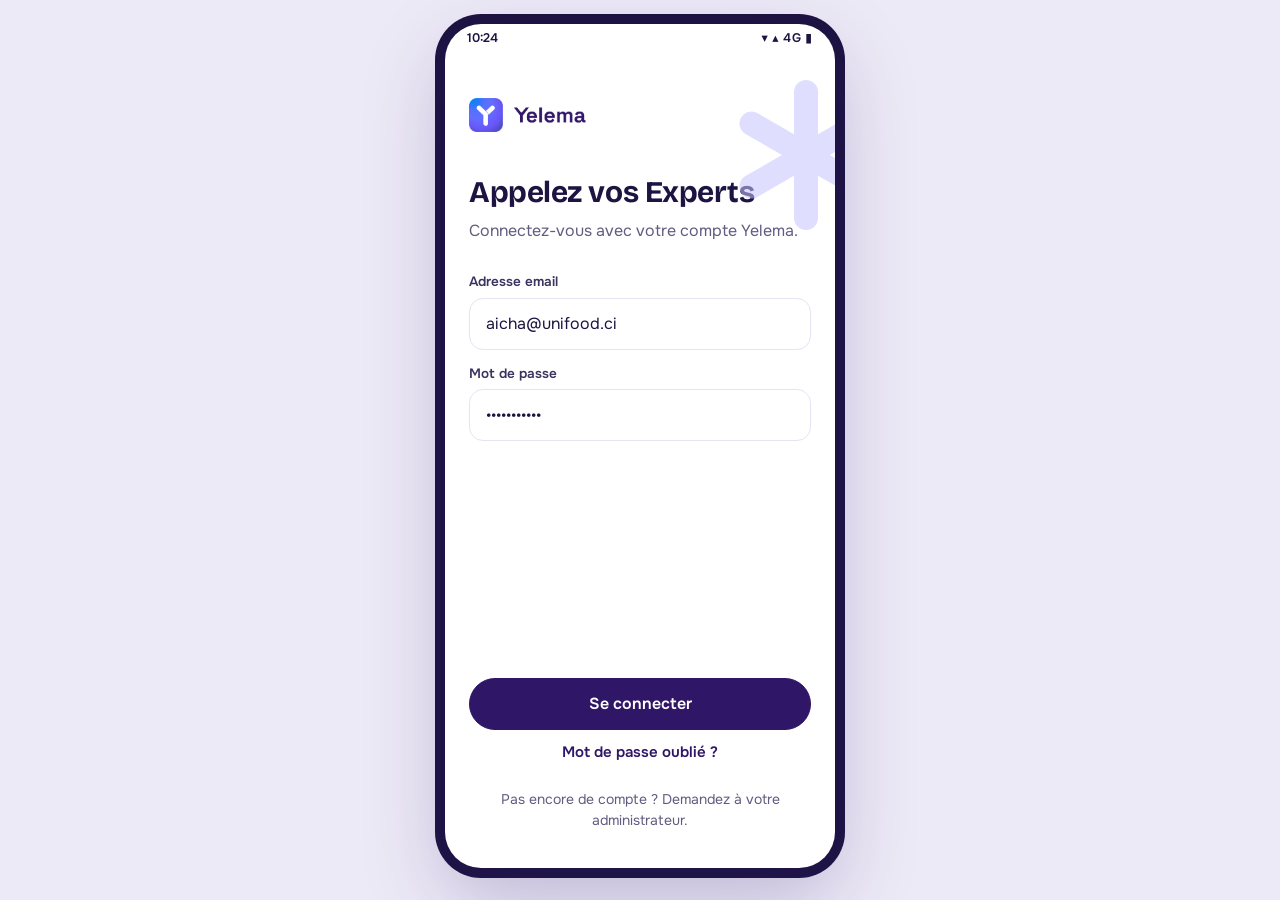
==== index.html @ ce6c7f80 "Prototype app voix v1" ====
<!doctype html><html lang="fr"><head><meta charset="utf-8">
<meta name="viewport" content="width=device-width,initial-scale=1,viewport-fit=cover">
<meta name="robots" content="noindex"><meta name="theme-color" content="#ffffff">
<title>Connexion | Yelema Voix</title>
<link rel="icon" href="img/yelema_y.svg">
<link rel="preconnect" href="https://fonts.googleapis.com"><link rel="preconnect" href="https://fonts.gstatic.com" crossorigin>
<link href="https://fonts.googleapis.com/css2?family=Bricolage+Grotesque:opsz,wght@12..96,600;12..96,700&family=Onest:wght@400;500;600;700&display=swap" rel="stylesheet">
<link rel="stylesheet" href="app.css"></head>
<body data-page="index"><div class="v-ph">
<div class="v-sb"><span>10:24</span><span>▾ ▴ 4G ▮</span></div>

<form class="v-auth" id="v-login" autocomplete="on">
  <img class="v-logo" src="img/yelema_long.png" alt="Yelema">
  <h1 class="v-h">Appelez vos Experts</h1>
  <p class="v-sub">Connectez-vous avec votre compte Yelema.</p>
  <label class="v-fld"><span>Adresse email</span><input class="v-in" type="email" value="aicha@unifood.ci" autocomplete="email" required></label>
  <label class="v-fld"><span>Mot de passe</span><input class="v-in" type="password" value="demo-yelema" autocomplete="current-password" required></label>
  <div class="v-grow"></div>
  <button class="v-btn v-pri" type="submit">Se connecter</button>
  <button class="v-link" type="button" data-toast="Un lien pour choisir un nouveau mot de passe part sur aicha@unifood.ci.">Mot de passe oublié ?</button>
  <p class="v-help">Pas encore de compte ? Demandez à votre administrateur.</p>
</form><div class="v-toast" id="v-toast"></div></div><script src="app.js"></script></body></html>
---- app.css ----
/* Yelema Voix, prototype de l'app d'appel (Android d'abord). Classes préfixées v- */
:root{
  --v-ink:#1d1442;--v-violet:#301667;--v-violet2:#422089;--v-lav:#8D68FA;--v-c5:#C5C4FF;--v-pale:#E0E1FF;
  --v-coral:#E4765A;--v-green:#16a05d;--v-red:#d63c2c;--v-bg:#fff;--v-soft:#F4F2FB;--v-line:#E7E3F2;
  --v-mut:#625C80;--v-r:16px;
  --v-fh:"Bricolage Grotesque",system-ui,sans-serif;--v-fu:"Onest",system-ui,-apple-system,"Roboto",sans-serif;
}
*{box-sizing:border-box;-webkit-tap-highlight-color:transparent}
html,body{margin:0;height:100%}
body{background:#EDEAF7;color:var(--v-ink);font-family:var(--v-fu);font-size:15px;line-height:1.45;-webkit-font-smoothing:antialiased}
[hidden]{display:none!important}
button,input{font:inherit;color:inherit}
a{color:inherit;text-decoration:none}
.v-ic{width:22px;height:22px;flex:none;stroke:currentColor;fill:none;stroke-width:1.9;stroke-linecap:round;stroke-linejoin:round}
.v-h{font-family:var(--v-fh);font-weight:700;letter-spacing:-.015em;margin:0}

/* téléphone : plein écran sur mobile, cadre centré sur ordinateur */
.v-ph{position:relative;width:100%;max-width:420px;min-height:100vh;margin:0 auto;background:var(--v-bg);display:flex;flex-direction:column;overflow:hidden}
@media (min-width:600px){
  body{padding:24px 0}
  .v-ph{min-height:844px;height:844px;max-width:390px;border-radius:36px;box-shadow:0 30px 80px rgba(48,22,103,.25),0 0 0 10px #1d1442}
}
.v-scroll{flex:1;overflow-y:auto;padding:0 20px 24px}

/* barre d'état Android simulée */
.v-sb{height:28px;display:flex;align-items:center;justify-content:space-between;padding:0 22px;font-size:12.5px;font-weight:600;flex:none}
.v-sb span:last-child{letter-spacing:.06em}
.v-dark .v-sb{color:#fff}

/* boutons */
.v-btn{display:flex;align-items:center;justify-content:center;gap:10px;width:100%;min-height:52px;border-radius:999px;border:1px solid var(--v-line);background:#fff;font-weight:600;font-size:16px;cursor:pointer}
.v-btn.v-pri{background:var(--v-violet);border-color:var(--v-violet);color:#fff}
.v-btn.v-call{background:var(--v-green);border-color:var(--v-green);color:#fff}
.v-btn.v-ghost{background:transparent;border-color:transparent;color:var(--v-violet)}
.v-link{color:var(--v-violet);font-weight:600;background:none;border:0;padding:12px 4px;cursor:pointer}

/* champs */
.v-fld{display:block;margin:0 0 14px}
.v-fld span{display:block;font-size:13.5px;font-weight:600;margin:0 0 6px;color:#3a3360}
.v-in{width:100%;height:52px;border-radius:14px;border:1.5px solid var(--v-line);padding:0 16px;font-size:16px;background:#fff;outline:none}
.v-in:focus{border-color:var(--v-lav)}

/* connexion */
.v-auth{flex:1;display:flex;flex-direction:column;padding:28px 24px 24px}
.v-auth .v-logo{height:34px;align-self:flex-start;margin:18px 0 44px}
.v-auth h1{font-size:30px;line-height:1.1;margin-bottom:10px}
.v-auth p.v-sub{color:var(--v-mut);margin:0 0 30px;font-size:16px}
.v-auth .v-grow{flex:1}
.v-auth .v-btn{margin-top:8px}
.v-auth .v-help{text-align:center;color:var(--v-mut);font-size:14px;margin-top:14px}
.v-auth::after{content:"";position:absolute;top:56px;right:-46px;width:150px;height:150px;background:var(--v-c5);opacity:.55;
  -webkit-mask:url("data:image/svg+xml,%3Csvg xmlns='http://www.w3.org/2000/svg' viewBox='0 0 100 100'%3E%3Cg fill='black'%3E%3Crect x='42' y='0' width='16' height='100' rx='8'/%3E%3Crect x='42' y='0' width='16' height='100' rx='8' transform='rotate(60 50 50)'/%3E%3Crect x='42' y='0' width='16' height='100' rx='8' transform='rotate(120 50 50)'/%3E%3C/g%3E%3C/svg%3E") center/contain no-repeat;
  mask:url("data:image/svg+xml,%3Csvg xmlns='http://www.w3.org/2000/svg' viewBox='0 0 100 100'%3E%3Cg fill='black'%3E%3Crect x='42' y='0' width='16' height='100' rx='8'/%3E%3Crect x='42' y='0' width='16' height='100' rx='8' transform='rotate(60 50 50)'/%3E%3Crect x='42' y='0' width='16' height='100' rx='8' transform='rotate(120 50 50)'/%3E%3C/g%3E%3C/svg%3E") center/contain no-repeat;pointer-events:none}

/* code PIN */
.v-pin{flex:1;display:flex;flex-direction:column;align-items:center;padding:30px 24px 18px;text-align:center}
.v-pin .v-av{width:76px;height:76px;border-radius:50%;object-fit:cover;margin:22px 0 14px}
.v-pin h1{font-size:24px}
.v-pin p{color:var(--v-mut);margin:6px 0 26px}
.v-dots{display:flex;gap:18px;margin-bottom:auto}
.v-dots i{width:16px;height:16px;border-radius:50%;border:2px solid var(--v-violet);display:block;transition:background .15s}
.v-dots i.v-on{background:var(--v-violet)}
.v-dots.v-err i{border-color:var(--v-red);animation:v-shake .3s}
@keyframes v-shake{25%{transform:translateX(-5px)}75%{transform:translateX(5px)}}
.v-pad{display:grid;grid-template-columns:repeat(3,76px);gap:14px 26px;margin:26px 0 8px}
.v-pad button{width:76px;height:76px;border-radius:50%;border:0;background:var(--v-soft);font-size:28px;font-weight:500;font-family:var(--v-fh);cursor:pointer;display:flex;align-items:center;justify-content:center}
.v-pad button:active{background:var(--v-pale)}
.v-pad button.v-k0{background:transparent;color:var(--v-violet)}

/* en-tête des onglets */
.v-top{display:flex;align-items:center;gap:12px;padding:10px 20px 14px;flex:none}
.v-top .v-y{width:34px;height:34px}
.v-top .v-t{flex:1;min-width:0}
.v-top .v-t small{display:block;color:var(--v-mut);font-size:13px}
.v-top h1{font-size:24px;line-height:1.1}
.v-top .v-me{width:40px;height:40px;border-radius:50%;object-fit:cover;border:2px solid var(--v-pale)}
.v-cli{display:flex;align-items:center;gap:8px;font-size:13px;color:var(--v-mut)}
.v-cli img{width:20px;height:20px;border-radius:5px;object-fit:contain;background:#fff;border:1px solid var(--v-line)}

/* bandeau d'appel en cours (appel en arrière-plan) */
.v-live{display:flex;align-items:center;gap:10px;margin:0 16px 10px;padding:10px 12px 10px 14px;border-radius:14px;background:var(--v-green);color:#fff;font-weight:600;font-size:14.5px}
.v-live img{width:30px;height:30px;border-radius:50%;object-fit:cover;object-position:50% 15%}
.v-live span{flex:1}
.v-live b{font-variant-numeric:tabular-nums;font-weight:600;opacity:.9;margin-right:6px}
.v-live a{background:rgba(255,255,255,.22);border-radius:999px;padding:0 14px;min-height:40px;display:inline-flex;align-items:center;font-size:13.5px}

/* bandeau réseau */
.v-net{display:flex;align-items:center;gap:10px;margin:0 16px 10px;padding:10px 14px;border-radius:14px;background:#FFF1EC;color:#8a3a22;font-size:14px}
.v-net .v-ic{width:18px;height:18px}

/* liste des Experts */
.v-hint{color:var(--v-mut);font-size:14px;margin:2px 0 12px}
.v-ex{display:flex;align-items:center;gap:14px;padding:12px 12px 12px 12px;border-radius:var(--v-r);background:#fff;border:1px solid var(--v-line);margin-bottom:10px;box-shadow:0 1px 2px rgba(48,22,103,.04)}
.v-ex .v-ph2{position:relative;flex:none}
.v-ex .v-ph2 img{width:60px;height:60px;border-radius:50%;object-fit:cover;object-position:50% 12%;background:#7a4fb8;display:block}
.v-ex .v-st{position:absolute;right:1px;bottom:2px;width:14px;height:14px;border-radius:50%;border:2.5px solid #fff;background:var(--v-green)}
.v-ex .v-st.v-busy{background:#F2A93B}
.v-ex .v-txt{flex:1;min-width:0}
.v-ex b{display:block;font-size:16.5px;font-weight:700;font-family:var(--v-fh);line-height:1.2}
.v-ex .v-job{display:block;font-size:13.5px;color:var(--v-mut)}
.v-ex .v-now{display:block;font-size:13px;color:#3d3566;margin-top:3px;white-space:nowrap;overflow:hidden;text-overflow:ellipsis}
.v-ex .v-now.v-busy{color:#9a5a00}
.v-callb{width:52px;height:52px;border-radius:50%;background:var(--v-green);color:#fff;display:flex;align-items:center;justify-content:center;flex:none;border:0;cursor:pointer;box-shadow:0 6px 16px rgba(22,160,93,.3)}
.v-callb .v-ic{width:24px;height:24px}

/* navigation basse */
.v-nav{display:flex;border-top:1px solid var(--v-line);background:#fff;flex:none;padding:6px 6px 10px}
.v-nav a{flex:1;display:flex;flex-direction:column;align-items:center;gap:3px;padding:6px 0;font-size:12.5px;font-weight:600;color:var(--v-mut);min-height:52px;border-radius:14px}
.v-nav a .v-ic{width:24px;height:24px}
.v-nav a.v-on{color:var(--v-violet)}
.v-nav a.v-on .v-ic{background:var(--v-pale);border-radius:999px;padding:2px 14px;width:52px;box-sizing:border-box}

/* écran d'appel */
.v-dark{background:var(--v-violet);color:#fff}
.v-call-bg{position:absolute;inset:0 0 auto 0;height:62%;background-size:cover;background-position:50% 18%;}
.v-call-bg::after{content:"";position:absolute;inset:0;background:linear-gradient(180deg,rgba(48,22,103,.55) 0%,rgba(48,22,103,0) 26%,rgba(48,22,103,0) 50%,var(--v-violet) 100%)}
.v-callui{position:relative;flex:1;display:flex;flex-direction:column;padding:0 18px 18px;min-height:0}
.v-chead{display:flex;align-items:flex-start;gap:10px;padding:6px 0 0}
.v-chead .v-min{width:44px;height:44px;border-radius:50%;background:rgba(29,20,66,.35);display:flex;align-items:center;justify-content:center;border:0;color:#fff;cursor:pointer;flex:none}
.v-chead .v-who{flex:1;text-align:center;padding-top:2px;text-shadow:0 1px 8px rgba(29,20,66,.5)}
.v-chead .v-who h1{font-size:26px;line-height:1.1}
.v-chead .v-who small{display:block;font-size:14px;opacity:.92}
.v-chead .v-who .v-time{font-variant-numeric:tabular-nums;font-size:14px;opacity:.95;margin-top:2px;display:block}
.v-chead .v-sp{width:44px}
.v-spacer{flex:1;min-height:40px}

.v-state{align-self:center;display:inline-flex;align-items:center;gap:10px;padding:8px 16px;border-radius:999px;background:rgba(29,20,66,.55);backdrop-filter:blur(6px);font-weight:600;font-size:15px;margin-bottom:12px}
.v-wave{display:inline-flex;align-items:center;gap:3px;height:18px}
.v-wave i{width:3px;height:6px;border-radius:2px;background:#fff;display:block}
.v-s-parle .v-wave i{animation:v-w 0.9s ease-in-out infinite}
.v-s-parle .v-wave i:nth-child(2){animation-delay:.15s}.v-s-parle .v-wave i:nth-child(3){animation-delay:.3s}.v-s-parle .v-wave i:nth-child(4){animation-delay:.45s}
@keyframes v-w{50%{height:18px}}
.v-s-ecoute .v-wave i{background:var(--v-c5);height:4px}
.v-s-reflechit .v-wave i{animation:v-d 1.2s ease-in-out infinite;height:5px;width:5px;border-radius:50%}
.v-s-reflechit .v-wave i:nth-child(2){animation-delay:.2s}.v-s-reflechit .v-wave i:nth-child(3){animation-delay:.4s}.v-s-reflechit .v-wave i:nth-child(4){display:none}
@keyframes v-d{50%{opacity:.25}}

.v-tool{display:flex;align-items:center;gap:10px;padding:10px 14px;border-radius:14px;background:rgba(141,104,250,.28);border:1px solid rgba(197,196,255,.35);font-size:14.5px;margin-bottom:10px}
.v-tool .v-ic{width:18px;height:18px}
.v-task{display:flex;gap:12px;align-items:flex-start;padding:12px 14px;border-radius:14px;background:#fff;color:var(--v-ink);margin-bottom:10px;animation:v-in .35s ease-out}
@keyframes v-in{from{opacity:0;transform:translateY(8px)}}
.v-task .v-tic{width:36px;height:36px;border-radius:10px;background:var(--v-pale);color:var(--v-violet);display:flex;align-items:center;justify-content:center;flex:none}
.v-task .v-tic .v-ic{width:20px;height:20px}
.v-task b{display:block;font-size:15px}
.v-task small{display:block;color:var(--v-mut);font-size:13px;line-height:1.35;margin-top:1px}
.v-dest{display:flex;flex-wrap:wrap;gap:6px;margin-top:7px}
.v-dest span{display:inline-flex;align-items:center;gap:5px;font-size:12.5px;font-weight:600;padding:3px 9px;border-radius:999px;background:var(--v-soft);color:#3a3360}
.v-dest img{width:14px;height:14px}

.v-subs{background:rgba(29,20,66,.5);border-radius:16px;padding:12px 14px;margin-bottom:12px;font-size:15px;line-height:1.4;max-height:132px;overflow:hidden;display:flex;flex-direction:column;justify-content:flex-end}
.v-subs p{margin:0 0 6px}
.v-subs p:last-child{margin:0}
.v-subs p.v-u{color:var(--v-c5)}
.v-subs p b{font-weight:600;opacity:.75;font-size:12.5px;display:block;text-transform:uppercase;letter-spacing:.06em}

.v-xbtns{display:grid;grid-template-columns:1fr 1fr;gap:10px;margin-bottom:16px}
.v-xb{display:flex;align-items:center;justify-content:center;gap:8px;min-height:50px;border-radius:999px;border:1.5px solid rgba(255,255,255,.35);background:rgba(255,255,255,.08);color:#fff;font-weight:600;font-size:14.5px;cursor:pointer;padding:0 10px;user-select:none;-webkit-user-select:none;touch-action:none}
.v-xb .v-ic{width:20px;height:20px}
.v-xb.v-on{background:#fff;color:var(--v-violet);border-color:#fff}
.v-ctrl{display:flex;justify-content:space-between;align-items:flex-start;padding:0 4px}
.v-cb{display:flex;flex-direction:column;align-items:center;gap:6px;font-size:12.5px;font-weight:500;background:none;border:0;color:#fff;cursor:pointer;width:68px}
.v-cb i{width:60px;height:60px;border-radius:50%;background:rgba(255,255,255,.14);display:flex;align-items:center;justify-content:center}
.v-cb.v-on i{background:#fff;color:var(--v-violet)}
.v-cb.v-end i{background:var(--v-red);width:68px;height:68px;margin-top:-4px;color:#fff}
.v-cb.v-end .v-ic{width:28px;height:28px}

/* appel injoignable */
.v-fail{position:absolute;inset:0;background:rgba(29,20,66,.82);display:flex;flex-direction:column;justify-content:flex-end;padding:24px 20px 26px;z-index:5}
.v-fail .v-fic{width:56px;height:56px;border-radius:50%;background:rgba(228,118,90,.2);color:#ffb39e;display:flex;align-items:center;justify-content:center;margin-bottom:14px}
.v-fail h2{font-size:24px;margin-bottom:6px}
.v-fail p{margin:0 0 20px;opacity:.9}
.v-fail .v-btn{margin-bottom:10px}
.v-fail .v-btn.v-out{background:transparent;color:#fff;border-color:rgba(255,255,255,.4)}

/* fin d'appel et détail */
.v-endh{display:flex;flex-direction:column;align-items:center;text-align:center;padding:14px 0 18px}
.v-endh img{width:84px;height:84px;border-radius:50%;object-fit:cover;object-position:50% 12%;margin-bottom:10px;background:#7a4fb8}
.v-endh h1{font-size:24px}
.v-endh small{color:var(--v-mut);font-size:14.5px}
.v-card{border:1px solid var(--v-line);border-radius:var(--v-r);padding:14px 16px;margin-bottom:12px;background:#fff}
.v-card h2{font-size:16px;margin:0 0 8px;display:flex;align-items:center;gap:8px}
.v-card h2 .v-ic{width:18px;height:18px;color:var(--v-lav)}
.v-card ul{margin:0;padding:0 0 0 18px}
.v-card li{margin:0 0 6px}
.v-card li:last-child{margin:0}
.v-card .v-task{background:var(--v-soft);margin:0}
.v-pill{display:inline-flex;align-items:center;gap:5px;font-size:12.5px;font-weight:600;padding:3px 9px;border-radius:999px}
.v-pill.v-ok{background:#E3F6EC;color:#0f7a45}
.v-pill.v-wait{background:#FFF3DF;color:#8a5600}
.v-pill .v-ic{width:14px;height:14px}
.v-note{display:flex;gap:10px;align-items:flex-start;font-size:13.5px;color:var(--v-mut);margin:4px 2px 16px}
.v-note .v-ic{width:18px;height:18px;color:var(--v-green);margin-top:1px}
.v-acts{display:flex;flex-direction:column;gap:10px}
.v-row2{display:grid;grid-template-columns:1fr 1fr;gap:8px;margin-top:10px}
.v-row2 .v-btn{min-height:44px;font-size:14px;gap:6px}
.v-row2 .v-btn img{width:18px;height:18px}
.v-back{display:flex;align-items:center;gap:6px;padding:8px 14px 0;flex:none}
.v-back a,.v-back button{width:44px;height:44px;border-radius:50%;display:flex;align-items:center;justify-content:center;background:none;border:0;cursor:pointer}

/* historique */
.v-chips{display:flex;gap:8px;overflow-x:auto;padding:0 20px 12px;margin:0 -20px;scrollbar-width:none}
.v-chips::-webkit-scrollbar{display:none}
.v-chips button{flex:none;display:inline-flex;align-items:center;gap:6px;height:40px;padding:0 14px 0 6px;border-radius:999px;border:1px solid var(--v-line);background:#fff;font-weight:600;font-size:14px;cursor:pointer}
.v-chips button:first-child{padding:0 16px}
.v-chips button img{width:28px;height:28px;border-radius:50%;object-fit:cover;object-position:50% 12%}
.v-chips button.v-on{background:var(--v-violet);color:#fff;border-color:var(--v-violet)}
.v-day{font-size:12.5px;font-weight:700;letter-spacing:.07em;text-transform:uppercase;color:var(--v-mut);margin:14px 0 8px}
.v-hi{display:flex;gap:12px;align-items:flex-start;padding:12px 0;border-bottom:1px solid var(--v-line)}
.v-hi:last-child{border-bottom:0}
.v-hi img{width:46px;height:46px;border-radius:50%;object-fit:cover;object-position:50% 12%;flex:none;background:#7a4fb8}
.v-hi .v-txt{flex:1;min-width:0}
.v-hi .v-l1{display:flex;justify-content:space-between;gap:8px}
.v-hi b{font-size:15.5px}
.v-hi .v-l1 span{font-size:13px;color:var(--v-mut);white-space:nowrap}
.v-hi p{margin:2px 0 0;font-size:14px;color:#3d3566;display:-webkit-box;-webkit-line-clamp:2;-webkit-box-orient:vertical;overflow:hidden}
.v-hi .v-meta{display:flex;gap:6px;margin-top:6px;flex-wrap:wrap}
.v-empty{text-align:center;color:var(--v-mut);padding:40px 10px}

/* réglages */
.v-prof{display:flex;align-items:center;gap:14px;padding:14px 16px;border-radius:var(--v-r);background:var(--v-soft);margin-bottom:18px}
.v-prof img{width:54px;height:54px;border-radius:50%;object-fit:cover}
.v-prof b{display:block;font-size:16.5px}
.v-prof small{display:block;color:var(--v-mut);font-size:13.5px}
.v-sec{font-size:12.5px;font-weight:700;letter-spacing:.07em;text-transform:uppercase;color:var(--v-mut);margin:18px 2px 8px}
.v-set{border:1px solid var(--v-line);border-radius:var(--v-r);background:#fff;overflow:hidden}
.v-si{padding:14px 16px;border-bottom:1px solid var(--v-line)}
.v-si:last-child{border-bottom:0}
.v-si.v-flex{display:flex;align-items:center;gap:12px;min-height:56px;cursor:pointer}
.v-si .v-lab{flex:1;min-width:0}
.v-si .v-lab b{display:block;font-weight:600;font-size:15px}
.v-si .v-lab small{display:block;color:var(--v-mut);font-size:13px;line-height:1.35;margin-top:2px}
.v-si > .v-lab{margin-bottom:10px}
.v-si .v-ic{color:var(--v-mut)}
.v-seg{display:flex;background:var(--v-soft);border-radius:12px;padding:4px;gap:4px}
.v-seg button{flex:1;height:42px;border:0;border-radius:9px;background:transparent;font-weight:600;font-size:14px;color:#3d3566;cursor:pointer}
.v-seg button.v-on{background:#fff;color:var(--v-violet);box-shadow:0 1px 3px rgba(48,22,103,.15)}
.v-tog{width:50px;height:30px;border-radius:999px;background:#CFCBE0;position:relative;flex:none;border:0;cursor:pointer;transition:background .15s}
.v-tog::after{content:"";position:absolute;top:3px;left:3px;width:24px;height:24px;border-radius:50%;background:#fff;transition:left .15s;box-shadow:0 1px 3px rgba(0,0,0,.2)}
.v-tog.v-on{background:var(--v-green)}
.v-tog.v-on::after{left:23px}
.v-logout{color:var(--v-red)}
.v-ver{text-align:center;color:var(--v-mut);font-size:12.5px;margin:20px 0 6px}
.v-ver img{height:16px;vertical-align:-3px;margin-left:4px}

/* toast */
.v-toast{position:absolute;left:16px;right:16px;bottom:92px;background:var(--v-ink);color:#fff;padding:12px 16px;border-radius:14px;font-size:14px;z-index:30;opacity:0;transform:translateY(8px);transition:.2s;pointer-events:none}
.v-toast.v-show{opacity:1;transform:none}
.v-dark .v-toast{background:#fff;color:var(--v-ink)}

/* fenêtre basse (feuille) */
.v-sheet-bg{position:absolute;inset:0;background:rgba(29,20,66,.45);z-index:20;display:flex;align-items:flex-end}
.v-sheet{background:#fff;color:var(--v-ink);width:100%;border-radius:22px 22px 0 0;padding:10px 20px 22px;animation:v-in .25s}
.v-sheet::before{content:"";display:block;width:40px;height:4px;border-radius:2px;background:#D5D0E6;margin:0 auto 14px}
.v-sheet h2{font-size:19px;margin-bottom:6px}
.v-sheet p{color:var(--v-mut);margin:0 0 16px}
.v-sheet .v-btn{margin-bottom:10px}

@media (max-width:370px){
  .v-scroll{padding:0 16px 20px}
  .v-top{padding:10px 16px 12px}
  .v-xb{font-size:13.5px;gap:6px}
  .v-cb{width:62px}.v-cb i{width:56px;height:56px}
  .v-pad{gap:12px 22px}
}

/* retouches après capture */
.v-sb{position:relative;z-index:3}
.v-call-bg{top:118px;height:56%;background-position:50% 0}
.v-call-bg::after{background:linear-gradient(180deg,var(--v-violet) 0%,rgba(48,22,103,0) 14%,rgba(48,22,103,0) 55%,var(--v-violet) 100%)}
.v-chead .v-who{text-shadow:none}
.v-subs{-webkit-mask-image:linear-gradient(180deg,transparent 0,#000 26px);mask-image:linear-gradient(180deg,transparent 0,#000 26px)}
.v-dark .v-toast{top:120px;bottom:auto}
.v-task>div{flex:1;min-width:0}
.v-fail{background:linear-gradient(180deg,rgba(29,20,66,.55) 0%,#24174f 48%)}
.v-ex .v-now{white-space:normal;display:-webkit-box;-webkit-line-clamp:2;-webkit-box-orient:vertical}
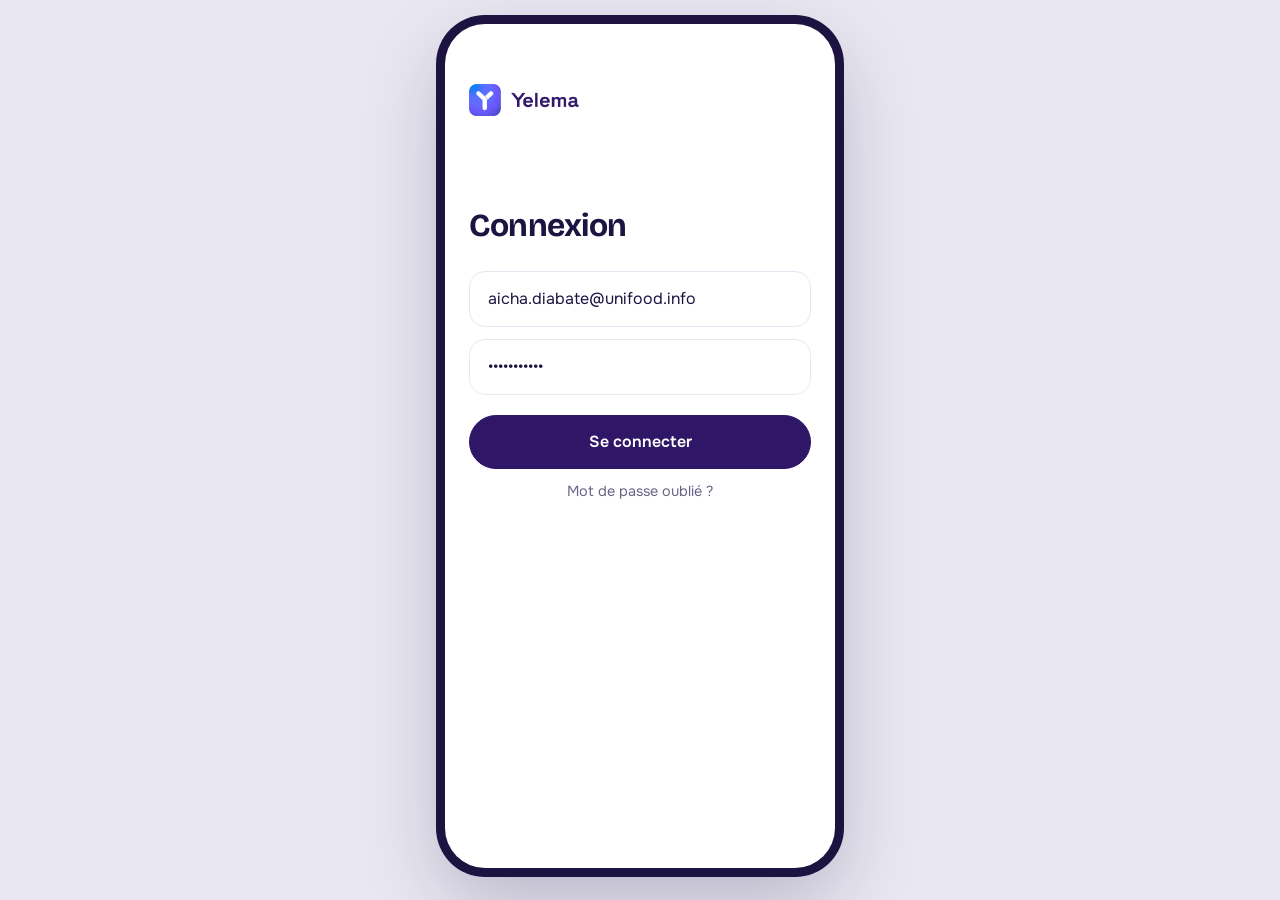
==== commit 93d19c96: "Prototype app voix v2 : minimaliste, menu, aligné plateforme web" ====
--- a/index.html
+++ b/index.html
@@ -1,22 +1,18 @@
 <!doctype html><html lang="fr"><head><meta charset="utf-8">
 <meta name="viewport" content="width=device-width,initial-scale=1,viewport-fit=cover">
 <meta name="robots" content="noindex"><meta name="theme-color" content="#ffffff">
-<title>Connexion | Yelema Voix</title>
+<title>Connexion | Yelema</title>
 <link rel="icon" href="img/yelema_y.svg">
 <link rel="preconnect" href="https://fonts.googleapis.com"><link rel="preconnect" href="https://fonts.gstatic.com" crossorigin>
 <link href="https://fonts.googleapis.com/css2?family=Bricolage+Grotesque:opsz,wght@12..96,600;12..96,700&family=Onest:wght@400;500;600;700&display=swap" rel="stylesheet">
 <link rel="stylesheet" href="app.css"></head>
-<body data-page="index"><div class="v-ph">
-<div class="v-sb"><span>10:24</span><span>▾ ▴ 4G ▮</span></div>
+<body data-page="index"><div class="v-ph" id="v-ph">
 
-<form class="v-auth" id="v-login" autocomplete="on">
+<form class="v-auth" id="v-login">
   <img class="v-logo" src="img/yelema_long.png" alt="Yelema">
-  <h1 class="v-h">Appelez vos Experts</h1>
-  <p class="v-sub">Connectez-vous avec votre compte Yelema.</p>
-  <label class="v-fld"><span>Adresse email</span><input class="v-in" type="email" value="aicha@unifood.ci" autocomplete="email" required></label>
-  <label class="v-fld"><span>Mot de passe</span><input class="v-in" type="password" value="demo-yelema" autocomplete="current-password" required></label>
-  <div class="v-grow"></div>
+  <h1 class="v-h">Connexion</h1>
+  <input class="v-in" type="email" value="aicha.diabate@unifood.info" aria-label="Adresse email" autocomplete="email" required>
+  <input class="v-in" type="password" value="demo-yelema" aria-label="Mot de passe" autocomplete="current-password" required>
   <button class="v-btn v-pri" type="submit">Se connecter</button>
-  <button class="v-link" type="button" data-toast="Un lien pour choisir un nouveau mot de passe part sur aicha@unifood.ci.">Mot de passe oublié ?</button>
-  <p class="v-help">Pas encore de compte ? Demandez à votre administrateur.</p>
+  <button class="v-link" type="button" data-toast="Lien envoyé sur votre adresse email.">Mot de passe oublié ?</button>
 </form><div class="v-toast" id="v-toast"></div></div><script src="app.js"></script></body></html>
--- a/app.css
+++ b/app.css
@@ -1,275 +1,240 @@
-/* Yelema Voix, prototype de l'app d'appel (Android d'abord). Classes préfixées v- */
+/* Yelema Voix v2 : minimaliste, aligné sur la plateforme web (prototype V2). Classes préfixées v- */
 :root{
-  --v-ink:#1d1442;--v-violet:#301667;--v-violet2:#422089;--v-lav:#8D68FA;--v-c5:#C5C4FF;--v-pale:#E0E1FF;
-  --v-coral:#E4765A;--v-green:#16a05d;--v-red:#d63c2c;--v-bg:#fff;--v-soft:#F4F2FB;--v-line:#E7E3F2;
-  --v-mut:#625C80;--v-r:16px;
-  --v-fh:"Bricolage Grotesque",system-ui,sans-serif;--v-fu:"Onest",system-ui,-apple-system,"Roboto",sans-serif;
+  --ink:#1d1442;--violet:#301667;--violet-h:#422089;--lav:#8D68FA;--c5:#C5C4FF;--pale:#E0E1FF;
+  --green:#1f9d63;--red:#e5484d;--amber:#f2a93b;--mut:#6A6487;--line:#E9E6F3;--soft:#F3F1FB;--side:#F7F6FC;
+  --night:#140e2c;
+  --fh:"Bricolage Grotesque",system-ui,sans-serif;--fu:"Onest",system-ui,-apple-system,"Roboto",sans-serif;
 }
 *{box-sizing:border-box;-webkit-tap-highlight-color:transparent}
 html,body{margin:0;height:100%}
-body{background:#EDEAF7;color:var(--v-ink);font-family:var(--v-fu);font-size:15px;line-height:1.45;-webkit-font-smoothing:antialiased}
+body{background:#E9E7F1;color:var(--ink);font-family:var(--fu);font-size:16px;line-height:1.4;-webkit-font-smoothing:antialiased}
 [hidden]{display:none!important}
 button,input{font:inherit;color:inherit}
 a{color:inherit;text-decoration:none}
-.v-ic{width:22px;height:22px;flex:none;stroke:currentColor;fill:none;stroke-width:1.9;stroke-linecap:round;stroke-linejoin:round}
-.v-h{font-family:var(--v-fh);font-weight:700;letter-spacing:-.015em;margin:0}
-
-/* téléphone : plein écran sur mobile, cadre centré sur ordinateur */
-.v-ph{position:relative;width:100%;max-width:420px;min-height:100vh;margin:0 auto;background:var(--v-bg);display:flex;flex-direction:column;overflow:hidden}
-@media (min-width:600px){
-  body{padding:24px 0}
-  .v-ph{min-height:844px;height:844px;max-width:390px;border-radius:36px;box-shadow:0 30px 80px rgba(48,22,103,.25),0 0 0 10px #1d1442}
+.v-ic{width:22px;height:22px;flex:none;stroke:currentColor;fill:none;stroke-width:1.8;stroke-linecap:round;stroke-linejoin:round}
+.v-h{font-family:var(--fh);font-weight:700;letter-spacing:-.015em;margin:0}
+
+.v-ph{position:relative;width:100%;max-width:440px;min-height:100vh;margin:0 auto;background:#fff;display:flex;flex-direction:column;overflow:hidden}
+@media (min-width:600px){body{padding:24px 0}.v-ph{min-height:844px;height:844px;max-width:390px;border-radius:40px;box-shadow:0 30px 80px rgba(29,20,66,.25),0 0 0 9px #1d1442}}
+.v-scroll{flex:1;overflow-y:auto;padding:0 20px 28px}
+
+/* boutons (mêmes formes que la plateforme web) */
+.v-ib{width:44px;height:44px;border-radius:50%;display:inline-flex;align-items:center;justify-content:center;border:1px solid var(--line);background:#fff;cursor:pointer;flex:none}
+.v-ib.v-nb{border:0;background:transparent}
+.v-btn{display:flex;align-items:center;justify-content:center;gap:10px;width:100%;min-height:54px;border-radius:999px;border:1px solid var(--line);background:#fff;font-weight:600;font-size:16px;cursor:pointer}
+.v-btn.v-pri{background:var(--violet);border-color:var(--violet);color:#fff}
+.v-btn.v-call{background:var(--green);border-color:var(--green);color:#fff}
+.v-link{color:var(--mut);font-size:14.5px;background:none;border:0;padding:12px;cursor:pointer;align-self:center}
+
+/* barre haute (comme la plateforme en mobile) */
+.v-top{display:flex;align-items:center;gap:10px;padding:12px 14px;border-bottom:1px solid var(--line);flex:none}
+.v-top .v-ttl{flex:1;font-size:17px;color:var(--mut)}
+.v-top .v-me{width:40px;height:40px;border-radius:50%;object-fit:cover;border:1px solid var(--line)}
+
+/* connexion */
+.v-auth{flex:1;display:flex;flex-direction:column;padding:40px 24px 28px}
+.v-auth .v-logo{height:32px;align-self:flex-start;margin:20px 0 auto}
+.v-auth h1{font-size:32px;margin:0 0 22px}
+.v-in{width:100%;height:56px;border-radius:16px;border:1px solid var(--line);background:#fff;padding:0 18px;font-size:16px;outline:none;margin-bottom:12px}
+.v-in:focus{border-color:var(--lav)}
+.v-auth .v-btn{margin-top:8px}
+
+/* code */
+.v-pin{flex:1;display:flex;flex-direction:column;align-items:center;padding:56px 24px 22px}
+.v-pin .v-av{width:72px;height:72px;border-radius:50%;object-fit:cover;margin-bottom:28px}
+.v-dots{display:flex;gap:18px;margin-bottom:auto}
+.v-dots i{width:14px;height:14px;border-radius:50%;background:var(--line);display:block;transition:background .15s}
+.v-dots i.v-on{background:var(--violet)}
+.v-pad{display:grid;grid-template-columns:repeat(3,78px);gap:12px 28px;margin:30px 0 6px}
+.v-pad button{width:78px;height:78px;border-radius:50%;border:0;background:transparent;font-size:30px;font-family:var(--fh);font-weight:600;cursor:pointer;display:flex;align-items:center;justify-content:center;color:var(--ink)}
+.v-pad button:active{background:var(--soft)}
+
+/* accueil */
+.v-hello{padding:22px 0 10px}
+.v-hello small{color:var(--mut);font-size:14px}
+.v-hello h1{font-size:30px}
+.v-ex{display:flex;align-items:center;gap:14px;padding:10px 0;cursor:pointer}
+.v-av2{position:relative;flex:none}
+.v-av2 img{width:56px;height:56px;border-radius:50%;object-fit:cover;object-position:50% 14%;display:block;background:#8b6bc9}
+.v-av2 i{position:absolute;right:0;bottom:1px;width:13px;height:13px;border-radius:50%;border:2.5px solid #fff;background:var(--green)}
+.v-av2 i.v-busy{background:var(--amber)}
+.v-av2 i.v-off{background:#c4c1d0}
+.v-ex .v-txt{flex:1;min-width:0}
+.v-ex b{display:block;font-size:17px;font-weight:600}
+.v-ex span{display:block;font-size:14px;color:var(--mut)}
+.v-ex .v-go{width:46px;height:46px;border-radius:50%;background:var(--pale);color:var(--violet);display:flex;align-items:center;justify-content:center;flex:none}
+.v-ex.v-paused{opacity:.45}
+.v-live{display:flex;align-items:center;gap:10px;margin:10px 16px 0;padding:7px 7px 7px 12px;border-radius:999px;background:var(--green);color:#fff;font-weight:600;font-size:15px}
+.v-live img{width:30px;height:30px;border-radius:50%;object-fit:cover;object-position:50% 14%}
+.v-live span{flex:1}
+.v-live b{font-variant-numeric:tabular-nums;font-weight:500;margin-right:4px}
+.v-live .v-ib{background:rgba(255,255,255,.2);border:0;width:40px;height:40px;color:#fff}
+.v-net{display:flex;align-items:center;gap:8px;margin:10px 16px 0;padding:10px 14px;border-radius:999px;background:#FFF1EC;color:#9a3d22;font-size:14.5px;font-weight:500}
+.v-net .v-ic{width:18px;height:18px}
+
+/* menu latéral, identique à la plateforme web */
+.v-drawer-bg{position:absolute;inset:0;background:rgba(29,20,66,.35);z-index:40;opacity:0;pointer-events:none;transition:opacity .2s}
+.v-drawer{position:absolute;top:0;bottom:0;left:0;width:78%;max-width:300px;background:var(--side);border-right:1px solid var(--line);z-index:41;transform:translateX(-102%);transition:transform .22s ease-out;display:flex;flex-direction:column;padding:16px 12px 12px}
+.v-open .v-drawer{transform:none}.v-open .v-drawer-bg{opacity:1;pointer-events:auto}
+.v-ws{display:flex;align-items:center;gap:10px;padding:2px 8px 14px}
+.v-ws img{width:40px;height:40px;border-radius:10px;background:#fff;border:1px solid var(--line);object-fit:contain;padding:3px}
+.v-ws b{display:block;font-size:16px}.v-ws small{color:var(--mut);font-size:13px}
+.v-nav a{display:flex;align-items:center;gap:12px;min-height:46px;padding:0 10px;border-radius:12px;font-weight:500;color:#2a2350}
+.v-nav a.v-on{background:var(--pale);color:var(--violet);font-weight:600}
+.v-sect{font-size:11.5px;letter-spacing:.08em;text-transform:uppercase;color:var(--mut);font-weight:600;padding:16px 10px 6px}
+.v-team{flex:1;overflow:auto}
+.v-team a{display:flex;align-items:center;gap:10px;padding:4px 10px;border-radius:12px;min-height:48px}
+.v-team img{width:34px;height:34px;border-radius:50%;object-fit:cover;object-position:50% 12%;background:#8b6bc9}
+.v-team b{display:block;font-size:15px;font-weight:600;line-height:1.15}.v-team small{font-size:12.5px;color:var(--mut)}
+.v-team div{flex:1;min-width:0}
+.v-team .v-ic{width:18px;height:18px;color:var(--violet)}
+.v-sfoot{border-top:1px solid var(--line);padding-top:6px}
+.v-me2{display:flex;align-items:center;gap:10px;padding:8px 8px 4px}
+.v-me2 img{width:38px;height:38px;border-radius:50%;object-fit:cover}
+.v-me2 div{flex:1;min-width:0}.v-me2 b{display:block;font-size:15px}
+.v-me2 small{display:block;font-size:12.5px;color:var(--mut);overflow:hidden;text-overflow:ellipsis;white-space:nowrap}
+.v-pow{display:flex;align-items:center;justify-content:center;gap:6px;font-size:12px;color:var(--mut);padding:6px 0 0}
+.v-pow img{height:16px}
+
+/* écran d'appel */
+.v-dark{background:var(--night);color:#fff}
+.v-bg{position:absolute;inset:0 0 auto 0;height:64%;background-repeat:no-repeat;background-size:175%;background-position:52% 16%;cursor:pointer}
+.v-bg::after{content:"";position:absolute;inset:0;background:linear-gradient(180deg,rgba(20,14,44,.7) 0%,rgba(20,14,44,0) 24%,rgba(20,14,44,0) 56%,var(--night) 100%)}
+.v-callui{position:relative;flex:1;display:flex;flex-direction:column;padding:16px 20px 26px;min-height:0;pointer-events:none}
+.v-callui > *{pointer-events:auto}
+.v-chead{display:flex;align-items:center;gap:8px}
+.v-chead .v-ib{color:#fff;background:rgba(255,255,255,.14);border:0}
+.v-who{flex:1;text-align:center}
+.v-who h1{font-size:24px}
+.v-who .v-time{font-variant-numeric:tabular-nums;font-size:14.5px;opacity:.85}
+.v-ctx{align-self:center;display:inline-flex;align-items:center;gap:7px;margin-top:12px;padding:6px 12px 6px 7px;border-radius:999px;background:rgba(20,14,44,.6);backdrop-filter:blur(8px);font-size:13.5px;font-weight:500;transition:opacity .4s}
+.v-ctx img{width:18px;height:18px}
+.v-spacer{flex:1;pointer-events:none}
+.v-wave{align-self:center;display:inline-flex;align-items:center;gap:4px;height:26px;margin-bottom:10px}
+.v-wave i{width:4px;height:6px;border-radius:2px;background:#fff;display:block}
+.v-s-parle .v-wave i{animation:v-w .9s ease-in-out infinite}
+.v-s-parle .v-wave i:nth-child(2){animation-delay:.12s}.v-s-parle .v-wave i:nth-child(3){animation-delay:.24s}.v-s-parle .v-wave i:nth-child(4){animation-delay:.36s}.v-s-parle .v-wave i:nth-child(5){animation-delay:.48s}
+@keyframes v-w{50%{height:24px}}
+.v-s-ecoute .v-wave i{background:var(--c5);height:4px;opacity:.7}
+.v-s-reflechit .v-wave i{width:6px;height:6px;border-radius:50%;animation:v-d 1.2s ease-in-out infinite}
+.v-s-reflechit .v-wave i:nth-child(2){animation-delay:.2s}.v-s-reflechit .v-wave i:nth-child(3){animation-delay:.4s}.v-s-reflechit .v-wave i:nth-child(n+4){display:none}
+@keyframes v-d{50%{opacity:.2}}
+.v-sub{text-align:center;font-size:19px;line-height:1.35;font-weight:500;min-height:52px;margin:0 6px 14px;text-wrap:balance}
+.v-sub.v-u{color:var(--c5)}
+.v-tool{align-self:center;display:inline-flex;align-items:center;gap:8px;font-size:14.5px;opacity:.85;margin:-4px 0 14px}
+.v-tool .v-ic{width:17px;height:17px}
+.v-task{display:flex;gap:12px;align-items:center;padding:12px 14px;border-radius:18px;background:rgba(255,255,255,.1);margin-bottom:14px;animation:v-in .35s ease-out}
+@keyframes v-in{from{opacity:0;transform:translateY(8px)}}
+.v-task .v-tic{width:38px;height:38px;border-radius:12px;background:rgba(255,255,255,.14);display:flex;align-items:center;justify-content:center;flex:none}
+.v-task .v-tic .v-ic{width:20px;height:20px}
+.v-task div{flex:1;min-width:0}
+.v-task b{display:block;font-size:15px;font-weight:600;white-space:nowrap;overflow:hidden;text-overflow:ellipsis}
+.v-task small{display:block;font-size:13px;opacity:.75}
+.v-dest{display:flex;gap:6px;flex:none}
+.v-dest img{width:24px;height:24px;border-radius:50%;background:#fff;padding:2px}
+.v-xbtns{display:flex;gap:8px;justify-content:center;margin-bottom:22px}
+.v-xb{display:inline-flex;align-items:center;gap:7px;min-height:44px;padding:0 15px;border-radius:999px;border:0;background:rgba(255,255,255,.12);color:#fff;font-weight:500;font-size:14px;cursor:pointer;white-space:nowrap}
+.v-xb .v-ic{width:18px;height:18px}
+.v-xb.v-on{background:#fff;color:var(--violet)}
+.v-ctrl{display:flex;justify-content:space-between;align-items:center;padding:0 6px}
+.v-cb{width:62px;height:62px;border-radius:50%;background:rgba(255,255,255,.14);border:0;color:#fff;display:flex;align-items:center;justify-content:center;cursor:pointer}
+.v-cb.v-on{background:#fff;color:var(--violet)}
+.v-cb.v-end{background:var(--red);width:70px;height:70px}
+.v-cb.v-end .v-ic{width:28px;height:28px}
+.v-fail{position:absolute;inset:0;z-index:5;background:linear-gradient(180deg,rgba(20,14,44,.5) 0%,var(--night) 52%);display:flex;flex-direction:column;justify-content:flex-end;padding:24px 20px 28px}
+.v-fail h2{font-size:26px;margin-bottom:4px}
+.v-fail p{margin:0 0 24px;opacity:.75}
+.v-fail .v-btn{margin-bottom:10px}
+.v-fail .v-btn.v-sec{background:rgba(255,255,255,.12);border-color:transparent;color:#fff}
+.v-fail .v-btn img{width:20px;height:20px}
+
+/* fin d'appel, détail */
+.v-endh{display:flex;flex-direction:column;align-items:center;text-align:center;padding:8px 0 22px}
+.v-endh img{width:88px;height:88px;border-radius:50%;object-fit:cover;object-position:50% 14%;margin-bottom:12px;background:#8b6bc9}
+.v-endh h1{font-size:26px}
+.v-endh small{color:var(--mut);font-size:15px}
+.v-blk{margin-bottom:22px}
+.v-blk h2,.v-set h2{font-size:11.5px;font-family:var(--fu);font-weight:600;letter-spacing:.08em;text-transform:uppercase;color:var(--mut);margin:0 0 10px}
+.v-blk ul{margin:0;padding:0;list-style:none}
+.v-blk li{position:relative;padding:0 0 10px 18px;line-height:1.45}
+.v-blk li::before{content:"";position:absolute;left:2px;top:9px;width:6px;height:6px;border-radius:50%;background:var(--lav)}
+.v-row{display:flex;align-items:center;gap:12px;padding:12px 14px;border-radius:18px;border:1px solid var(--line)}
+.v-row .v-tic{width:40px;height:40px;border-radius:12px;background:var(--pale);color:var(--violet);display:flex;align-items:center;justify-content:center;flex:none}
+.v-row div{flex:1;min-width:0}
+.v-row b{display:block;font-size:15px;font-weight:600}
+.v-row small{display:flex;align-items:center;gap:6px;font-size:13px;color:var(--mut)}
+.v-row small i{width:8px;height:8px;border-radius:50%;background:var(--amber);display:inline-block}
+.v-row small i.v-ok{background:var(--green)}
+.v-row .v-ib{width:40px;height:40px}
+.v-row .v-ib img{width:22px;height:22px}
+.v-acts{display:flex;flex-direction:column;gap:10px;margin-top:6px}
+
+/* historique */
+.v-chips{display:flex;gap:8px;overflow-x:auto;padding:16px 20px 6px;margin:0 -20px;scrollbar-width:none}
+.v-chips::-webkit-scrollbar{display:none}
+.v-chips button{flex:none;height:40px;padding:0 16px;border-radius:999px;border:1px solid var(--line);background:#fff;font-weight:500;font-size:14.5px;cursor:pointer}
+.v-chips button.v-on{background:var(--pale);border-color:var(--pale);color:var(--violet);font-weight:600}
+.v-day{font-size:11.5px;letter-spacing:.08em;text-transform:uppercase;font-weight:600;color:var(--mut);margin:18px 0 4px}
+.v-hi{display:flex;gap:14px;align-items:center;padding:10px 0}
+.v-hi img{width:48px;height:48px;border-radius:50%;object-fit:cover;object-position:50% 14%;flex:none;background:#8b6bc9}
+.v-hi .v-txt{flex:1;min-width:0}
+.v-hi .v-l1{display:flex;justify-content:space-between;gap:8px;align-items:baseline}
+.v-hi b{font-size:16px;font-weight:600}
+.v-hi .v-l1 span{font-size:13px;color:var(--mut);white-space:nowrap}
+.v-hi p{margin:1px 0 0;font-size:14.5px;color:var(--mut);white-space:nowrap;overflow:hidden;text-overflow:ellipsis}
+
+/* réglages */
+.v-set{margin:20px 0 6px}
+.v-si{display:flex;align-items:center;gap:12px;min-height:58px;border-bottom:1px solid var(--line);cursor:pointer}
+.v-si:last-child{border-bottom:0}
+.v-si b{flex:1;font-weight:500}
+.v-si .v-ic{color:#b5b1c6;width:20px;height:20px}
+.v-seg{display:flex;background:var(--soft);border-radius:14px;padding:4px;gap:4px;margin:4px 0 12px}
+.v-seg button{flex:1;height:44px;border:0;border-radius:11px;background:transparent;font-weight:500;font-size:14.5px;color:var(--mut);cursor:pointer}
+.v-seg button.v-on{background:#fff;color:var(--violet);font-weight:600;box-shadow:0 1px 3px rgba(29,20,66,.12)}
+.v-lab{font-weight:500;margin-top:10px}
+.v-tog{width:52px;height:32px;border-radius:999px;background:#D9D6E3;position:relative;flex:none;border:0;cursor:pointer;transition:background .15s}
+.v-tog::after{content:"";position:absolute;top:3px;left:3px;width:26px;height:26px;border-radius:50%;background:#fff;transition:left .15s;box-shadow:0 1px 3px rgba(0,0,0,.2)}
+.v-tog.v-on{background:var(--violet)}
+.v-tog.v-on::after{left:23px}
+.v-logout{color:var(--red)}
+
+/* écran verrouillé avec notification Android */
+.v-lock{background:linear-gradient(160deg,#2a1a5e,#140e2c 70%);color:#fff}
+.v-lock .v-clock{text-align:center;padding:76px 0 4px;font-family:var(--fh);font-size:76px;font-weight:600;letter-spacing:-.03em;line-height:1}
+.v-lock .v-date{text-align:center;opacity:.75;margin-bottom:40px}
+.v-notif{margin:0 12px;background:rgba(255,255,255,.95);color:var(--ink);border-radius:26px;padding:14px 16px 12px}
+.v-notif .v-n1{display:flex;align-items:center;gap:8px;font-size:13px;color:var(--mut)}
+.v-notif .v-n1 img{width:18px;height:18px}
+.v-notif .v-n2{display:flex;align-items:center;gap:12px;margin:10px 0 12px}
+.v-notif .v-n2 img{width:44px;height:44px;border-radius:50%;object-fit:cover;object-position:50% 14%}
+.v-notif .v-n2 b{display:block;font-size:16px}
+.v-notif .v-n2 span{font-size:14px;color:var(--mut);font-variant-numeric:tabular-nums}
+.v-notif .v-n3{display:flex;gap:8px}
+.v-notif .v-n3 a,.v-notif .v-n3 button{flex:1;min-height:44px;border-radius:999px;border:0;display:flex;align-items:center;justify-content:center;gap:6px;font-weight:600;font-size:14.5px;cursor:pointer}
+.v-notif .v-n3 .v-r{background:var(--red);color:#fff}
+.v-notif .v-n3 .v-o{background:var(--soft)}
+.v-notif .v-n3 .v-ic{width:18px;height:18px}
+
+/* toast et feuille */
+.v-toast{position:absolute;left:16px;right:16px;bottom:28px;background:var(--ink);color:#fff;padding:13px 16px;border-radius:16px;font-size:14.5px;z-index:60;opacity:0;transform:translateY(8px);transition:.2s;pointer-events:none;text-align:center}
+.v-toast.v-show{opacity:1;transform:none}
+.v-dark .v-toast{background:#fff;color:var(--ink);top:84px;bottom:auto}
+.v-sheet-bg{position:absolute;inset:0;background:rgba(29,20,66,.4);z-index:50;display:flex;align-items:flex-end}
+.v-sheet{background:#fff;width:100%;border-radius:26px 26px 0 0;padding:12px 20px 24px;text-align:center;animation:v-in .25s}
+.v-sheet::before{content:"";display:block;width:36px;height:4px;border-radius:2px;background:#DDD9E8;margin:0 auto 18px}
+.v-sheet img{width:64px;height:64px;border-radius:50%;object-fit:cover;object-position:50% 14%;opacity:.6}
+.v-sheet h2{font-size:21px;margin:10px 0 4px}
+.v-sheet p{color:var(--mut);margin:0 0 20px}
+
+@media (max-width:370px){
+  .v-scroll{padding:0 16px 24px}
+  .v-xb{padding:0 12px;font-size:13.5px}
+  .v-cb{width:58px;height:58px}
+  .v-pad{gap:10px 24px}
 }
-.v-scroll{flex:1;overflow-y:auto;padding:0 20px 24px}
-
-/* barre d'état Android simulée */
-.v-sb{height:28px;display:flex;align-items:center;justify-content:space-between;padding:0 22px;font-size:12.5px;font-weight:600;flex:none}
-.v-sb span:last-child{letter-spacing:.06em}
-.v-dark .v-sb{color:#fff}
-
-/* boutons */
-.v-btn{display:flex;align-items:center;justify-content:center;gap:10px;width:100%;min-height:52px;border-radius:999px;border:1px solid var(--v-line);background:#fff;font-weight:600;font-size:16px;cursor:pointer}
-.v-btn.v-pri{background:var(--v-violet);border-color:var(--v-violet);color:#fff}
-.v-btn.v-call{background:var(--v-green);border-color:var(--v-green);color:#fff}
-.v-btn.v-ghost{background:transparent;border-color:transparent;color:var(--v-violet)}
-.v-link{color:var(--v-violet);font-weight:600;background:none;border:0;padding:12px 4px;cursor:pointer}
-
-/* champs */
-.v-fld{display:block;margin:0 0 14px}
-.v-fld span{display:block;font-size:13.5px;font-weight:600;margin:0 0 6px;color:#3a3360}
-.v-in{width:100%;height:52px;border-radius:14px;border:1.5px solid var(--v-line);padding:0 16px;font-size:16px;background:#fff;outline:none}
-.v-in:focus{border-color:var(--v-lav)}
-
-/* connexion */
-.v-auth{flex:1;display:flex;flex-direction:column;padding:28px 24px 24px}
-.v-auth .v-logo{height:34px;align-self:flex-start;margin:18px 0 44px}
-.v-auth h1{font-size:30px;line-height:1.1;margin-bottom:10px}
-.v-auth p.v-sub{color:var(--v-mut);margin:0 0 30px;font-size:16px}
-.v-auth .v-grow{flex:1}
-.v-auth .v-btn{margin-top:8px}
-.v-auth .v-help{text-align:center;color:var(--v-mut);font-size:14px;margin-top:14px}
-.v-auth::after{content:"";position:absolute;top:56px;right:-46px;width:150px;height:150px;background:var(--v-c5);opacity:.55;
-  -webkit-mask:url("data:image/svg+xml,%3Csvg xmlns='http://www.w3.org/2000/svg' viewBox='0 0 100 100'%3E%3Cg fill='black'%3E%3Crect x='42' y='0' width='16' height='100' rx='8'/%3E%3Crect x='42' y='0' width='16' height='100' rx='8' transform='rotate(60 50 50)'/%3E%3Crect x='42' y='0' width='16' height='100' rx='8' transform='rotate(120 50 50)'/%3E%3C/g%3E%3C/svg%3E") center/contain no-repeat;
-  mask:url("data:image/svg+xml,%3Csvg xmlns='http://www.w3.org/2000/svg' viewBox='0 0 100 100'%3E%3Cg fill='black'%3E%3Crect x='42' y='0' width='16' height='100' rx='8'/%3E%3Crect x='42' y='0' width='16' height='100' rx='8' transform='rotate(60 50 50)'/%3E%3Crect x='42' y='0' width='16' height='100' rx='8' transform='rotate(120 50 50)'/%3E%3C/g%3E%3C/svg%3E") center/contain no-repeat;pointer-events:none}
-
-/* code PIN */
-.v-pin{flex:1;display:flex;flex-direction:column;align-items:center;padding:30px 24px 18px;text-align:center}
-.v-pin .v-av{width:76px;height:76px;border-radius:50%;object-fit:cover;margin:22px 0 14px}
-.v-pin h1{font-size:24px}
-.v-pin p{color:var(--v-mut);margin:6px 0 26px}
-.v-dots{display:flex;gap:18px;margin-bottom:auto}
-.v-dots i{width:16px;height:16px;border-radius:50%;border:2px solid var(--v-violet);display:block;transition:background .15s}
-.v-dots i.v-on{background:var(--v-violet)}
-.v-dots.v-err i{border-color:var(--v-red);animation:v-shake .3s}
-@keyframes v-shake{25%{transform:translateX(-5px)}75%{transform:translateX(5px)}}
-.v-pad{display:grid;grid-template-columns:repeat(3,76px);gap:14px 26px;margin:26px 0 8px}
-.v-pad button{width:76px;height:76px;border-radius:50%;border:0;background:var(--v-soft);font-size:28px;font-weight:500;font-family:var(--v-fh);cursor:pointer;display:flex;align-items:center;justify-content:center}
-.v-pad button:active{background:var(--v-pale)}
-.v-pad button.v-k0{background:transparent;color:var(--v-violet)}
-
-/* en-tête des onglets */
-.v-top{display:flex;align-items:center;gap:12px;padding:10px 20px 14px;flex:none}
-.v-top .v-y{width:34px;height:34px}
-.v-top .v-t{flex:1;min-width:0}
-.v-top .v-t small{display:block;color:var(--v-mut);font-size:13px}
-.v-top h1{font-size:24px;line-height:1.1}
-.v-top .v-me{width:40px;height:40px;border-radius:50%;object-fit:cover;border:2px solid var(--v-pale)}
-.v-cli{display:flex;align-items:center;gap:8px;font-size:13px;color:var(--v-mut)}
-.v-cli img{width:20px;height:20px;border-radius:5px;object-fit:contain;background:#fff;border:1px solid var(--v-line)}
-
-/* bandeau d'appel en cours (appel en arrière-plan) */
-.v-live{display:flex;align-items:center;gap:10px;margin:0 16px 10px;padding:10px 12px 10px 14px;border-radius:14px;background:var(--v-green);color:#fff;font-weight:600;font-size:14.5px}
-.v-live img{width:30px;height:30px;border-radius:50%;object-fit:cover;object-position:50% 15%}
-.v-live span{flex:1}
-.v-live b{font-variant-numeric:tabular-nums;font-weight:600;opacity:.9;margin-right:6px}
-.v-live a{background:rgba(255,255,255,.22);border-radius:999px;padding:0 14px;min-height:40px;display:inline-flex;align-items:center;font-size:13.5px}
-
-/* bandeau réseau */
-.v-net{display:flex;align-items:center;gap:10px;margin:0 16px 10px;padding:10px 14px;border-radius:14px;background:#FFF1EC;color:#8a3a22;font-size:14px}
-.v-net .v-ic{width:18px;height:18px}
-
-/* liste des Experts */
-.v-hint{color:var(--v-mut);font-size:14px;margin:2px 0 12px}
-.v-ex{display:flex;align-items:center;gap:14px;padding:12px 12px 12px 12px;border-radius:var(--v-r);background:#fff;border:1px solid var(--v-line);margin-bottom:10px;box-shadow:0 1px 2px rgba(48,22,103,.04)}
-.v-ex .v-ph2{position:relative;flex:none}
-.v-ex .v-ph2 img{width:60px;height:60px;border-radius:50%;object-fit:cover;object-position:50% 12%;background:#7a4fb8;display:block}
-.v-ex .v-st{position:absolute;right:1px;bottom:2px;width:14px;height:14px;border-radius:50%;border:2.5px solid #fff;background:var(--v-green)}
-.v-ex .v-st.v-busy{background:#F2A93B}
-.v-ex .v-txt{flex:1;min-width:0}
-.v-ex b{display:block;font-size:16.5px;font-weight:700;font-family:var(--v-fh);line-height:1.2}
-.v-ex .v-job{display:block;font-size:13.5px;color:var(--v-mut)}
-.v-ex .v-now{display:block;font-size:13px;color:#3d3566;margin-top:3px;white-space:nowrap;overflow:hidden;text-overflow:ellipsis}
-.v-ex .v-now.v-busy{color:#9a5a00}
-.v-callb{width:52px;height:52px;border-radius:50%;background:var(--v-green);color:#fff;display:flex;align-items:center;justify-content:center;flex:none;border:0;cursor:pointer;box-shadow:0 6px 16px rgba(22,160,93,.3)}
-.v-callb .v-ic{width:24px;height:24px}
-
-/* navigation basse */
-.v-nav{display:flex;border-top:1px solid var(--v-line);background:#fff;flex:none;padding:6px 6px 10px}
-.v-nav a{flex:1;display:flex;flex-direction:column;align-items:center;gap:3px;padding:6px 0;font-size:12.5px;font-weight:600;color:var(--v-mut);min-height:52px;border-radius:14px}
-.v-nav a .v-ic{width:24px;height:24px}
-.v-nav a.v-on{color:var(--v-violet)}
-.v-nav a.v-on .v-ic{background:var(--v-pale);border-radius:999px;padding:2px 14px;width:52px;box-sizing:border-box}
-
-/* écran d'appel */
-.v-dark{background:var(--v-violet);color:#fff}
-.v-call-bg{position:absolute;inset:0 0 auto 0;height:62%;background-size:cover;background-position:50% 18%;}
-.v-call-bg::after{content:"";position:absolute;inset:0;background:linear-gradient(180deg,rgba(48,22,103,.55) 0%,rgba(48,22,103,0) 26%,rgba(48,22,103,0) 50%,var(--v-violet) 100%)}
-.v-callui{position:relative;flex:1;display:flex;flex-direction:column;padding:0 18px 18px;min-height:0}
-.v-chead{display:flex;align-items:flex-start;gap:10px;padding:6px 0 0}
-.v-chead .v-min{width:44px;height:44px;border-radius:50%;background:rgba(29,20,66,.35);display:flex;align-items:center;justify-content:center;border:0;color:#fff;cursor:pointer;flex:none}
-.v-chead .v-who{flex:1;text-align:center;padding-top:2px;text-shadow:0 1px 8px rgba(29,20,66,.5)}
-.v-chead .v-who h1{font-size:26px;line-height:1.1}
-.v-chead .v-who small{display:block;font-size:14px;opacity:.92}
-.v-chead .v-who .v-time{font-variant-numeric:tabular-nums;font-size:14px;opacity:.95;margin-top:2px;display:block}
-.v-chead .v-sp{width:44px}
-.v-spacer{flex:1;min-height:40px}
-
-.v-state{align-self:center;display:inline-flex;align-items:center;gap:10px;padding:8px 16px;border-radius:999px;background:rgba(29,20,66,.55);backdrop-filter:blur(6px);font-weight:600;font-size:15px;margin-bottom:12px}
-.v-wave{display:inline-flex;align-items:center;gap:3px;height:18px}
-.v-wave i{width:3px;height:6px;border-radius:2px;background:#fff;display:block}
-.v-s-parle .v-wave i{animation:v-w 0.9s ease-in-out infinite}
-.v-s-parle .v-wave i:nth-child(2){animation-delay:.15s}.v-s-parle .v-wave i:nth-child(3){animation-delay:.3s}.v-s-parle .v-wave i:nth-child(4){animation-delay:.45s}
-@keyframes v-w{50%{height:18px}}
-.v-s-ecoute .v-wave i{background:var(--v-c5);height:4px}
-.v-s-reflechit .v-wave i{animation:v-d 1.2s ease-in-out infinite;height:5px;width:5px;border-radius:50%}
-.v-s-reflechit .v-wave i:nth-child(2){animation-delay:.2s}.v-s-reflechit .v-wave i:nth-child(3){animation-delay:.4s}.v-s-reflechit .v-wave i:nth-child(4){display:none}
-@keyframes v-d{50%{opacity:.25}}
-
-.v-tool{display:flex;align-items:center;gap:10px;padding:10px 14px;border-radius:14px;background:rgba(141,104,250,.28);border:1px solid rgba(197,196,255,.35);font-size:14.5px;margin-bottom:10px}
-.v-tool .v-ic{width:18px;height:18px}
-.v-task{display:flex;gap:12px;align-items:flex-start;padding:12px 14px;border-radius:14px;background:#fff;color:var(--v-ink);margin-bottom:10px;animation:v-in .35s ease-out}
-@keyframes v-in{from{opacity:0;transform:translateY(8px)}}
-.v-task .v-tic{width:36px;height:36px;border-radius:10px;background:var(--v-pale);color:var(--v-violet);display:flex;align-items:center;justify-content:center;flex:none}
-.v-task .v-tic .v-ic{width:20px;height:20px}
-.v-task b{display:block;font-size:15px}
-.v-task small{display:block;color:var(--v-mut);font-size:13px;line-height:1.35;margin-top:1px}
-.v-dest{display:flex;flex-wrap:wrap;gap:6px;margin-top:7px}
-.v-dest span{display:inline-flex;align-items:center;gap:5px;font-size:12.5px;font-weight:600;padding:3px 9px;border-radius:999px;background:var(--v-soft);color:#3a3360}
-.v-dest img{width:14px;height:14px}
-
-.v-subs{background:rgba(29,20,66,.5);border-radius:16px;padding:12px 14px;margin-bottom:12px;font-size:15px;line-height:1.4;max-height:132px;overflow:hidden;display:flex;flex-direction:column;justify-content:flex-end}
-.v-subs p{margin:0 0 6px}
-.v-subs p:last-child{margin:0}
-.v-subs p.v-u{color:var(--v-c5)}
-.v-subs p b{font-weight:600;opacity:.75;font-size:12.5px;display:block;text-transform:uppercase;letter-spacing:.06em}
-
-.v-xbtns{display:grid;grid-template-columns:1fr 1fr;gap:10px;margin-bottom:16px}
-.v-xb{display:flex;align-items:center;justify-content:center;gap:8px;min-height:50px;border-radius:999px;border:1.5px solid rgba(255,255,255,.35);background:rgba(255,255,255,.08);color:#fff;font-weight:600;font-size:14.5px;cursor:pointer;padding:0 10px;user-select:none;-webkit-user-select:none;touch-action:none}
-.v-xb .v-ic{width:20px;height:20px}
-.v-xb.v-on{background:#fff;color:var(--v-violet);border-color:#fff}
-.v-ctrl{display:flex;justify-content:space-between;align-items:flex-start;padding:0 4px}
-.v-cb{display:flex;flex-direction:column;align-items:center;gap:6px;font-size:12.5px;font-weight:500;background:none;border:0;color:#fff;cursor:pointer;width:68px}
-.v-cb i{width:60px;height:60px;border-radius:50%;background:rgba(255,255,255,.14);display:flex;align-items:center;justify-content:center}
-.v-cb.v-on i{background:#fff;color:var(--v-violet)}
-.v-cb.v-end i{background:var(--v-red);width:68px;height:68px;margin-top:-4px;color:#fff}
-.v-cb.v-end .v-ic{width:28px;height:28px}
-
-/* appel injoignable */
-.v-fail{position:absolute;inset:0;background:rgba(29,20,66,.82);display:flex;flex-direction:column;justify-content:flex-end;padding:24px 20px 26px;z-index:5}
-.v-fail .v-fic{width:56px;height:56px;border-radius:50%;background:rgba(228,118,90,.2);color:#ffb39e;display:flex;align-items:center;justify-content:center;margin-bottom:14px}
-.v-fail h2{font-size:24px;margin-bottom:6px}
-.v-fail p{margin:0 0 20px;opacity:.9}
-.v-fail .v-btn{margin-bottom:10px}
-.v-fail .v-btn.v-out{background:transparent;color:#fff;border-color:rgba(255,255,255,.4)}
-
-/* fin d'appel et détail */
-.v-endh{display:flex;flex-direction:column;align-items:center;text-align:center;padding:14px 0 18px}
-.v-endh img{width:84px;height:84px;border-radius:50%;object-fit:cover;object-position:50% 12%;margin-bottom:10px;background:#7a4fb8}
-.v-endh h1{font-size:24px}
-.v-endh small{color:var(--v-mut);font-size:14.5px}
-.v-card{border:1px solid var(--v-line);border-radius:var(--v-r);padding:14px 16px;margin-bottom:12px;background:#fff}
-.v-card h2{font-size:16px;margin:0 0 8px;display:flex;align-items:center;gap:8px}
-.v-card h2 .v-ic{width:18px;height:18px;color:var(--v-lav)}
-.v-card ul{margin:0;padding:0 0 0 18px}
-.v-card li{margin:0 0 6px}
-.v-card li:last-child{margin:0}
-.v-card .v-task{background:var(--v-soft);margin:0}
-.v-pill{display:inline-flex;align-items:center;gap:5px;font-size:12.5px;font-weight:600;padding:3px 9px;border-radius:999px}
-.v-pill.v-ok{background:#E3F6EC;color:#0f7a45}
-.v-pill.v-wait{background:#FFF3DF;color:#8a5600}
-.v-pill .v-ic{width:14px;height:14px}
-.v-note{display:flex;gap:10px;align-items:flex-start;font-size:13.5px;color:var(--v-mut);margin:4px 2px 16px}
-.v-note .v-ic{width:18px;height:18px;color:var(--v-green);margin-top:1px}
-.v-acts{display:flex;flex-direction:column;gap:10px}
-.v-row2{display:grid;grid-template-columns:1fr 1fr;gap:8px;margin-top:10px}
-.v-row2 .v-btn{min-height:44px;font-size:14px;gap:6px}
-.v-row2 .v-btn img{width:18px;height:18px}
-.v-back{display:flex;align-items:center;gap:6px;padding:8px 14px 0;flex:none}
-.v-back a,.v-back button{width:44px;height:44px;border-radius:50%;display:flex;align-items:center;justify-content:center;background:none;border:0;cursor:pointer}
-
-/* historique */
-.v-chips{display:flex;gap:8px;overflow-x:auto;padding:0 20px 12px;margin:0 -20px;scrollbar-width:none}
-.v-chips::-webkit-scrollbar{display:none}
-.v-chips button{flex:none;display:inline-flex;align-items:center;gap:6px;height:40px;padding:0 14px 0 6px;border-radius:999px;border:1px solid var(--v-line);background:#fff;font-weight:600;font-size:14px;cursor:pointer}
-.v-chips button:first-child{padding:0 16px}
-.v-chips button img{width:28px;height:28px;border-radius:50%;object-fit:cover;object-position:50% 12%}
-.v-chips button.v-on{background:var(--v-violet);color:#fff;border-color:var(--v-violet)}
-.v-day{font-size:12.5px;font-weight:700;letter-spacing:.07em;text-transform:uppercase;color:var(--v-mut);margin:14px 0 8px}
-.v-hi{display:flex;gap:12px;align-items:flex-start;padding:12px 0;border-bottom:1px solid var(--v-line)}
-.v-hi:last-child{border-bottom:0}
-.v-hi img{width:46px;height:46px;border-radius:50%;object-fit:cover;object-position:50% 12%;flex:none;background:#7a4fb8}
-.v-hi .v-txt{flex:1;min-width:0}
-.v-hi .v-l1{display:flex;justify-content:space-between;gap:8px}
-.v-hi b{font-size:15.5px}
-.v-hi .v-l1 span{font-size:13px;color:var(--v-mut);white-space:nowrap}
-.v-hi p{margin:2px 0 0;font-size:14px;color:#3d3566;display:-webkit-box;-webkit-line-clamp:2;-webkit-box-orient:vertical;overflow:hidden}
-.v-hi .v-meta{display:flex;gap:6px;margin-top:6px;flex-wrap:wrap}
-.v-empty{text-align:center;color:var(--v-mut);padding:40px 10px}
-
-/* réglages */
-.v-prof{display:flex;align-items:center;gap:14px;padding:14px 16px;border-radius:var(--v-r);background:var(--v-soft);margin-bottom:18px}
-.v-prof img{width:54px;height:54px;border-radius:50%;object-fit:cover}
-.v-prof b{display:block;font-size:16.5px}
-.v-prof small{display:block;color:var(--v-mut);font-size:13.5px}
-.v-sec{font-size:12.5px;font-weight:700;letter-spacing:.07em;text-transform:uppercase;color:var(--v-mut);margin:18px 2px 8px}
-.v-set{border:1px solid var(--v-line);border-radius:var(--v-r);background:#fff;overflow:hidden}
-.v-si{padding:14px 16px;border-bottom:1px solid var(--v-line)}
-.v-si:last-child{border-bottom:0}
-.v-si.v-flex{display:flex;align-items:center;gap:12px;min-height:56px;cursor:pointer}
-.v-si .v-lab{flex:1;min-width:0}
-.v-si .v-lab b{display:block;font-weight:600;font-size:15px}
-.v-si .v-lab small{display:block;color:var(--v-mut);font-size:13px;line-height:1.35;margin-top:2px}
-.v-si > .v-lab{margin-bottom:10px}
-.v-si .v-ic{color:var(--v-mut)}
-.v-seg{display:flex;background:var(--v-soft);border-radius:12px;padding:4px;gap:4px}
-.v-seg button{flex:1;height:42px;border:0;border-radius:9px;background:transparent;font-weight:600;font-size:14px;color:#3d3566;cursor:pointer}
-.v-seg button.v-on{background:#fff;color:var(--v-violet);box-shadow:0 1px 3px rgba(48,22,103,.15)}
-.v-tog{width:50px;height:30px;border-radius:999px;background:#CFCBE0;position:relative;flex:none;border:0;cursor:pointer;transition:background .15s}
-.v-tog::after{content:"";position:absolute;top:3px;left:3px;width:24px;height:24px;border-radius:50%;background:#fff;transition:left .15s;box-shadow:0 1px 3px rgba(0,0,0,.2)}
-.v-tog.v-on{background:var(--v-green)}
-.v-tog.v-on::after{left:23px}
-.v-logout{color:var(--v-red)}
-.v-ver{text-align:center;color:var(--v-mut);font-size:12.5px;margin:20px 0 6px}
-.v-ver img{height:16px;vertical-align:-3px;margin-left:4px}
-
-/* toast */
-.v-toast{position:absolute;left:16px;right:16px;bottom:92px;background:var(--v-ink);color:#fff;padding:12px 16px;border-radius:14px;font-size:14px;z-index:30;opacity:0;transform:translateY(8px);transition:.2s;pointer-events:none}
-.v-toast.v-show{opacity:1;transform:none}
-.v-dark .v-toast{background:#fff;color:var(--v-ink)}
-
-/* fenêtre basse (feuille) */
-.v-sheet-bg{position:absolute;inset:0;background:rgba(29,20,66,.45);z-index:20;display:flex;align-items:flex-end}
-.v-sheet{background:#fff;color:var(--v-ink);width:100%;border-radius:22px 22px 0 0;padding:10px 20px 22px;animation:v-in .25s}
-.v-sheet::before{content:"";display:block;width:40px;height:4px;border-radius:2px;background:#D5D0E6;margin:0 auto 14px}
-.v-sheet h2{font-size:19px;margin-bottom:6px}
-.v-sheet p{color:var(--v-mut);margin:0 0 16px}
-.v-sheet .v-btn{margin-bottom:10px}
-
-@media (max-width:370px){
-  .v-scroll{padding:0 16px 20px}
-  .v-top{padding:10px 16px 12px}
-  .v-xb{font-size:13.5px;gap:6px}
-  .v-cb{width:62px}.v-cb i{width:56px;height:56px}
-  .v-pad{gap:12px 22px}
-}
-
-/* retouches après capture */
-.v-sb{position:relative;z-index:3}
-.v-call-bg{top:118px;height:56%;background-position:50% 0}
-.v-call-bg::after{background:linear-gradient(180deg,var(--v-violet) 0%,rgba(48,22,103,0) 14%,rgba(48,22,103,0) 55%,var(--v-violet) 100%)}
-.v-chead .v-who{text-shadow:none}
-.v-subs{-webkit-mask-image:linear-gradient(180deg,transparent 0,#000 26px);mask-image:linear-gradient(180deg,transparent 0,#000 26px)}
-.v-dark .v-toast{top:120px;bottom:auto}
-.v-task>div{flex:1;min-width:0}
-.v-fail{background:linear-gradient(180deg,rgba(29,20,66,.55) 0%,#24174f 48%)}
-.v-ex .v-now{white-space:normal;display:-webkit-box;-webkit-line-clamp:2;-webkit-box-orient:vertical}
+
+/* retouches après capture v2 */
+.v-bg{top:84px;height:58%;background-position:52% 10%}
+.v-bg::after{background:linear-gradient(180deg,var(--night) 0%,rgba(20,14,44,0) 16%,rgba(20,14,44,0) 56%,var(--night) 100%)}
+.v-auth .v-logo{margin:20px 0 88px}
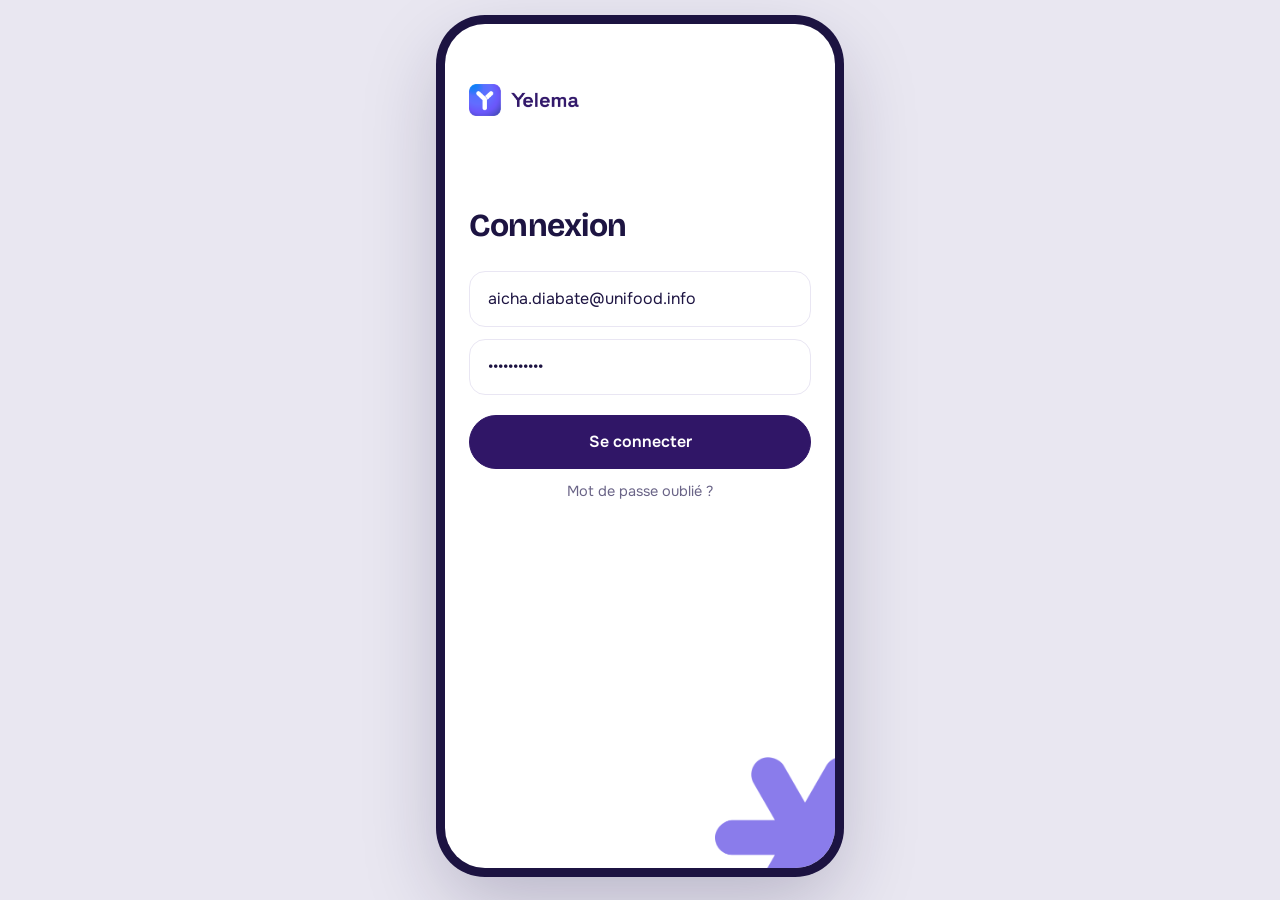
==== commit d44c1939: "App voix : retours Leslie 1 à 13 (oubli, réflexion visible, recherche, période, résumé complet, moti" ====
--- a/index.html
+++ b/index.html
@@ -8,11 +8,12 @@
 <link rel="stylesheet" href="app.css"></head>
 <body data-page="index"><div class="v-ph" id="v-ph">
 
+<img class="v-mot v-br" src="img/fleur.png" alt="" aria-hidden="true">
 <form class="v-auth" id="v-login">
   <img class="v-logo" src="img/yelema_long.png" alt="Yelema">
   <h1 class="v-h">Connexion</h1>
   <input class="v-in" type="email" value="aicha.diabate@unifood.info" aria-label="Adresse email" autocomplete="email" required>
   <input class="v-in" type="password" value="demo-yelema" aria-label="Mot de passe" autocomplete="current-password" required>
   <button class="v-btn v-pri" type="submit">Se connecter</button>
-  <button class="v-link" type="button" data-toast="Lien envoyé sur votre adresse email.">Mot de passe oublié ?</button>
+  <a class="v-link" href="oubli.html">Mot de passe oublié ?</a>
 </form><div class="v-toast" id="v-toast"></div></div><script src="app.js"></script></body></html>
--- a/app.css
+++ b/app.css
@@ -238,3 +238,52 @@
 .v-bg{top:84px;height:58%;background-position:52% 10%}
 .v-bg::after{background:linear-gradient(180deg,var(--night) 0%,rgba(20,14,44,0) 16%,rgba(20,14,44,0) 56%,var(--night) 100%)}
 .v-auth .v-logo{margin:20px 0 88px}
+.v-fleur{position:absolute;right:-56px;bottom:-40px;width:210px;opacity:.9;pointer-events:none;z-index:0}
+.v-auth{position:relative;z-index:1}
+
+/* recherche (grande équipe) */
+.v-search{display:flex;align-items:center;gap:10px;height:48px;border-radius:999px;border:1px solid var(--line);padding:0 16px;margin:0 0 8px;color:var(--mut)}
+.v-search .v-ic{width:18px;height:18px}
+.v-search input{flex:1;border:0;outline:none;font-size:15.5px;background:transparent;color:var(--ink);min-width:0}
+.v-top{position:relative;z-index:2;background:#fff}
+/* mot de passe oublié */
+.v-okic{width:56px;height:56px;border-radius:50%;background:var(--pale);color:var(--violet);display:flex;align-items:center;justify-content:center;margin:8px 0 18px}
+.v-mail{color:var(--mut);margin:-14px 0 22px}
+/* l'Experte réfléchit : halo qui balaie la photo + libellé animé */
+.v-think{position:absolute;inset:0;z-index:1;opacity:0;transition:opacity .4s;pointer-events:none;
+  background:radial-gradient(60% 45% at 50% 42%,rgba(141,104,250,.0) 40%,rgba(141,104,250,.55) 100%)}
+.v-think::before{content:"";position:absolute;inset:-20%;background:conic-gradient(from 0deg,transparent 0 70%,rgba(197,196,255,.55) 85%,transparent 100%);animation:v-spin 2.4s linear infinite;mix-blend-mode:screen;
+  -webkit-mask:radial-gradient(closest-side,transparent 62%,#000 64%,#000 72%,transparent 74%);mask:radial-gradient(closest-side,transparent 62%,#000 64%,#000 72%,transparent 74%)}
+.v-think.v-on{opacity:1;animation:v-pulse 1.8s ease-in-out infinite}
+@keyframes v-spin{to{transform:rotate(360deg)}}
+@keyframes v-pulse{50%{opacity:.6}}
+.v-thk{align-self:center;margin:0 0 12px;font-family:var(--fh);font-weight:600;font-size:20px;
+  background:linear-gradient(90deg,#fff 0%,var(--c5) 40%,#fff 60%,var(--c5) 100%);background-size:200% 100%;-webkit-background-clip:text;background-clip:text;color:transparent;animation:v-shim 1.6s linear infinite}
+@keyframes v-shim{to{background-position:-200% 0}}
+.v-bg::after{z-index:2}
+
+/* motifs de la charte, un par écran */
+.v-mot{position:absolute;pointer-events:none;z-index:0;opacity:.9}
+.v-mot.v-br{right:-56px;bottom:-40px;width:210px}
+.v-mot.v-tr{right:-30px;top:-24px;width:110px;opacity:.85}
+.v-hello{position:relative}
+.v-hello .v-mot.v-tr{top:-6px;right:-44px;width:96px}
+.v-scroll{position:relative}
+.v-endh,.v-blk,.v-acts,.v-pin,.v-auth{position:relative;z-index:1}
+.v-fleur{display:none}
+.v-chk li::before{border-radius:3px;background:transparent;border:1.6px solid var(--lav);width:8px;height:8px;top:7px}
+.v-per{margin:0 0 4px}
+.v-per button{height:38px;font-size:14px}
+.v-chips{padding-top:8px}
+.v-acts .v-btn img{width:22px;height:22px}
+/* réflexion plus visible (retour Leslie 3) */
+.v-bg{height:52%}
+.v-think{background:radial-gradient(70% 55% at 50% 45%,rgba(20,14,44,.25) 30%,rgba(141,104,250,.75) 100%)}
+.v-think::before{background:conic-gradient(from 0deg,transparent 0 55%,rgba(197,196,255,.95) 80%,#fff 88%,transparent 100%);-webkit-mask:radial-gradient(closest-side,transparent 58%,#000 60%,#000 70%,transparent 72%);mask:radial-gradient(closest-side,transparent 58%,#000 60%,#000 70%,transparent 72%)}
+.v-thk{background:none;color:var(--c5);-webkit-background-clip:border-box;background-clip:border-box;animation:v-blink 1.4s ease-in-out infinite}
+@keyframes v-blink{50%{opacity:.45}}
+.v-mot.v-br{width:180px;right:-60px;bottom:-50px}
+.v-pin .v-mot,.v-ph > .v-mot.v-br{opacity:.75}
+.v-hello .v-mot.v-tr{width:80px;right:-40px;opacity:.7}
+.v-per button{min-height:44px;height:44px}
+.v-ctx{background:rgba(255,255,255,.18);color:#fff;font-weight:600}.v-ctx .v-ic{width:16px;height:16px}
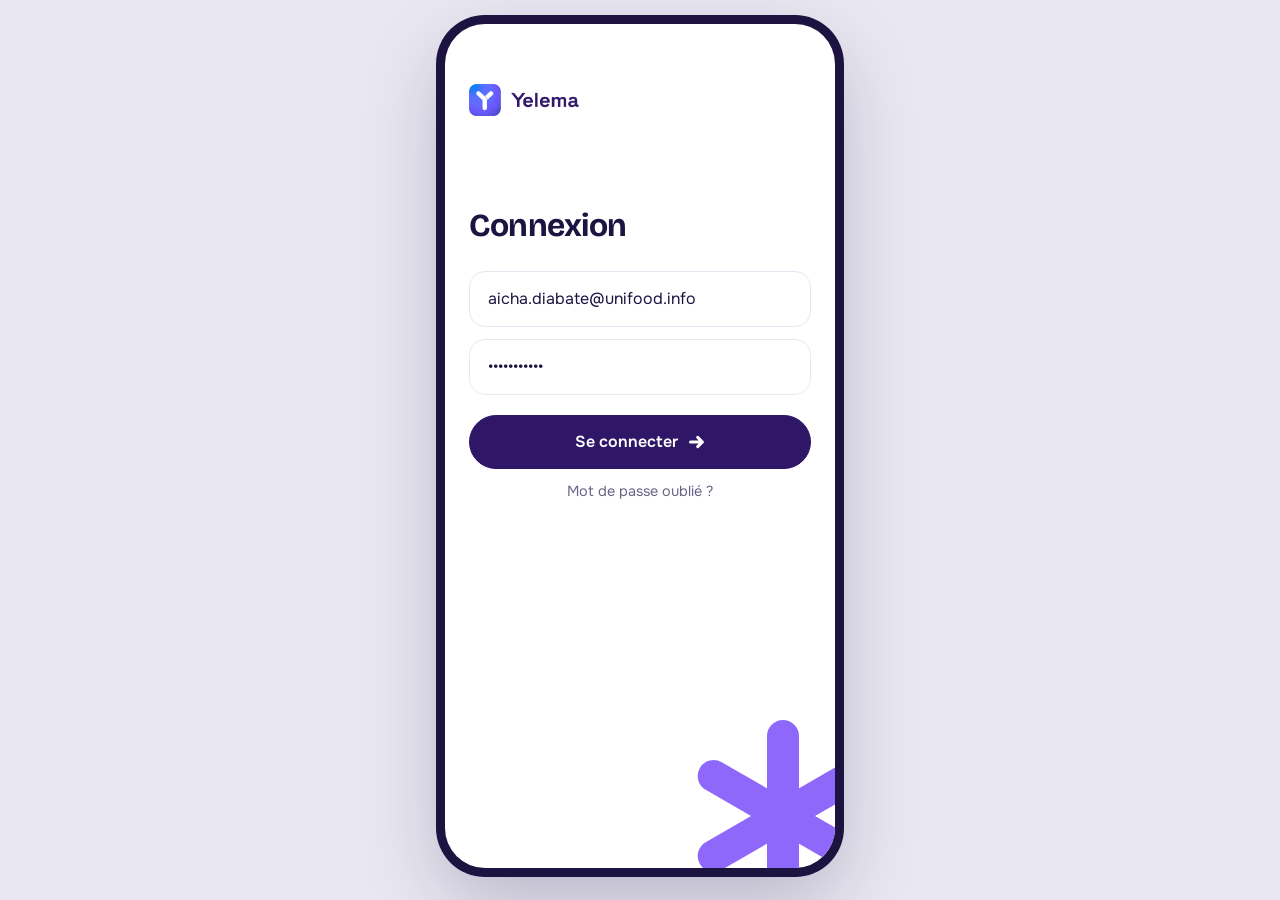
==== commit df26ff3f: "App voix : A B D E F, motifs officiels (3 barres), puce de contexte lisible" ====
--- a/index.html
+++ b/index.html
@@ -8,12 +8,12 @@
 <link rel="stylesheet" href="app.css"></head>
 <body data-page="index"><div class="v-ph" id="v-ph">
 
-<img class="v-mot v-br" src="img/fleur.png" alt="" aria-hidden="true">
+<svg class="v-mot v-m-login" viewBox="0 0 100 100" fill="currentColor" aria-hidden="true"><rect x="42" y="2" width="16" height="96" rx="8"/><rect x="42" y="2" width="16" height="96" rx="8" transform="rotate(60 50 50)"/><rect x="42" y="2" width="16" height="96" rx="8" transform="rotate(120 50 50)"/></svg>
 <form class="v-auth" id="v-login">
   <img class="v-logo" src="img/yelema_long.png" alt="Yelema">
   <h1 class="v-h">Connexion</h1>
   <input class="v-in" type="email" value="aicha.diabate@unifood.info" aria-label="Adresse email" autocomplete="email" required>
   <input class="v-in" type="password" value="demo-yelema" aria-label="Mot de passe" autocomplete="current-password" required>
-  <button class="v-btn v-pri" type="submit">Se connecter</button>
+  <button class="v-btn v-pri" type="submit">Se connecter<svg class="v-mot v-m-btn" viewBox="0 0 100 100" fill="currentColor" aria-hidden="true"><path d="M14 50H80M54 24l26 26-26 26" fill="none" stroke="currentColor" stroke-width="17" stroke-linecap="round" stroke-linejoin="round"/></svg></button>
   <a class="v-link" href="oubli.html">Mot de passe oublié ?</a>
 </form><div class="v-toast" id="v-toast"></div></div><script src="app.js"></script></body></html>
--- a/app.css
+++ b/app.css
@@ -287,3 +287,51 @@
 .v-hello .v-mot.v-tr{width:80px;right:-40px;opacity:.7}
 .v-per button{min-height:44px;height:44px}
 .v-ctx{background:rgba(255,255,255,.18);color:#fff;font-weight:600}.v-ctx .v-ic{width:16px;height:16px}
+
+/* E : favori */
+.v-fav{display:flex;align-items:center;gap:14px;padding:14px;margin:4px 0 12px;border-radius:22px;background:var(--pale);cursor:pointer;position:relative;z-index:1}
+.v-fav > img{width:72px;height:72px;border-radius:50%;object-fit:cover;object-position:50% 14%}
+.v-fav div{flex:1;min-width:0}
+.v-fav b{display:block;font-family:var(--fh);font-size:21px;font-weight:700}
+.v-fav small{color:var(--mut);font-size:14px}
+.v-star{display:block;color:var(--violet);height:18px}.v-star .v-ic{width:16px;height:16px;fill:var(--violet)}
+.v-favgo{width:56px;height:56px;border-radius:50%;background:var(--green);color:#fff;display:flex;align-items:center;justify-content:center;flex:none;box-shadow:0 6px 16px rgba(31,157,99,.3)}
+/* A : reconnexion */
+.v-reco{position:absolute;left:50%;top:96px;transform:translateX(-50%);z-index:6;display:flex;align-items:center;gap:10px;padding:10px 16px;border-radius:999px;background:#fff;color:var(--ink);font-size:15px;box-shadow:0 8px 24px rgba(0,0,0,.3)}
+.v-reco b{font-weight:600}
+.v-spin{width:18px;height:18px;border-radius:50%;border:2.5px solid var(--pale);border-top-color:var(--violet);animation:v-spin .8s linear infinite}
+/* D : notification livrable */
+.v-notif + .v-notif{margin-top:10px}
+.v-notif .v-n3 .v-o img{width:18px;height:18px}
+.v-notif .v-n2 span{display:block}
+/* F : écran d'accueil du téléphone */
+.v-home{flex:1;display:flex;flex-direction:column;padding:40px 22px 26px;background:radial-gradient(120% 70% at 20% 0%,#4a2a9a 0%,#1d1442 60%)}
+.v-hclock{font-family:var(--fh);font-size:56px;font-weight:600;line-height:1;margin-bottom:auto}
+.v-hclock small{display:block;font-family:var(--fu);font-size:15px;font-weight:400;opacity:.8;margin-top:8px}
+.v-grid{position:relative;display:grid;grid-template-columns:repeat(4,1fr);gap:22px 0;justify-items:center;margin:0 0 28px}
+.v-app{width:60px;height:60px;border-radius:18px;display:flex;align-items:center;justify-content:center;color:#fff;cursor:pointer}
+.v-app .v-ic{width:26px;height:26px}
+.v-app.v-yl{background:#fff;box-shadow:0 0 0 4px rgba(197,196,255,.6)}
+.v-app.v-yl img{width:38px;height:38px}
+.v-pop{position:absolute;right:0;bottom:84px;width:230px;background:#fff;color:var(--ink);border-radius:22px;padding:6px;box-shadow:0 16px 40px rgba(0,0,0,.35);z-index:3}
+.v-pop a{display:flex;align-items:center;gap:12px;min-height:52px;padding:0 10px;border-radius:14px;font-weight:600;font-size:15px}
+.v-pop a:active{background:var(--soft)}
+.v-pop img{width:36px;height:36px;border-radius:50%;object-fit:cover;object-position:50% 14%}
+.v-dock{display:flex;flex-direction:column;align-items:center;gap:6px;font-size:13px}
+.v-pinned{position:relative;display:block}
+.v-pinned > img{width:62px;height:62px;border-radius:50%;object-fit:cover;object-position:50% 14%;border:2px solid #fff}
+.v-pinned i{position:absolute;right:-4px;bottom:-2px;width:24px;height:24px;border-radius:50%;background:#fff;display:flex;align-items:center;justify-content:center}
+.v-pinned i img{width:16px;height:16px}
+
+/* motifs officiels (Branding Advanced p. 29), dessinés en SVG, jamais coupés au point de perdre une barre */
+.v-mot{position:absolute;pointer-events:none;z-index:0;color:var(--lav);opacity:1}
+.v-m-login{width:200px;height:200px;right:-48px;bottom:-48px}
+.v-m-oubli{width:150px;height:150px;right:20px;bottom:36px;color:var(--c5)}
+.v-m-pin{width:64px;height:64px;right:22px;top:26px;color:var(--c5)}
+.v-m-fin{width:58px;height:58px;right:4px;top:4px;color:var(--c5)}
+.v-fav{overflow:hidden}
+.v-fav > *:not(.v-mot){position:relative;z-index:1}
+.v-m-fav{width:170px;height:170px;right:-34px;top:-30px;color:var(--c5);opacity:.7}
+.v-ctx .v-mot{position:static;width:14px;height:14px;color:#fff}
+.v-btn .v-mot{position:static;width:18px;height:18px;color:#fff}
+.v-callui{z-index:3}.v-bg{z-index:0}
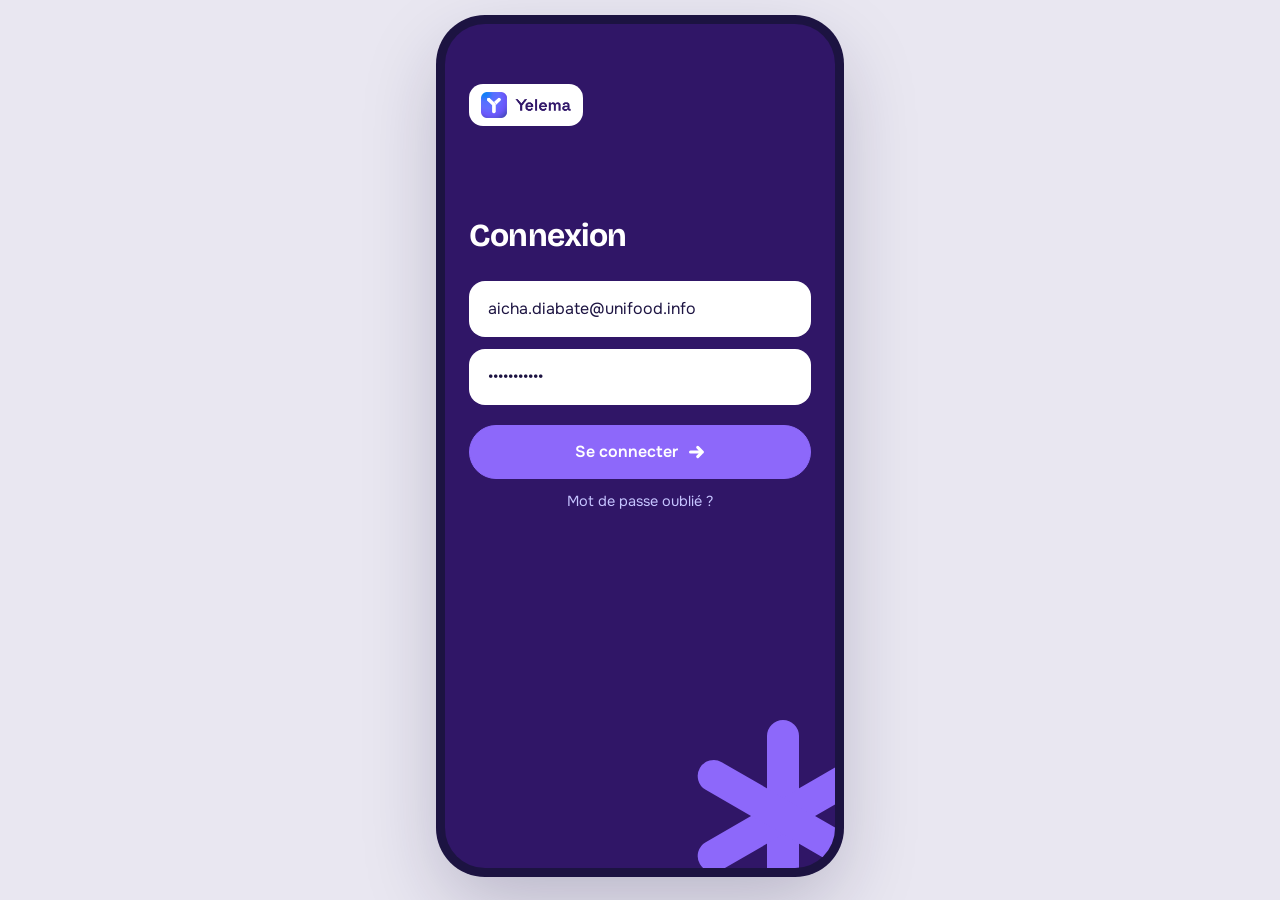
==== commit 970ef166: "App voix : retours 17 à 24 (couleurs, états, favori, sous-titres, cercle, allers-retours)" ====
--- a/index.html
+++ b/index.html
@@ -1,16 +1,16 @@
 <!doctype html><html lang="fr"><head><meta charset="utf-8">
 <meta name="viewport" content="width=device-width,initial-scale=1,viewport-fit=cover">
-<meta name="robots" content="noindex"><meta name="theme-color" content="#ffffff">
+<meta name="robots" content="noindex"><meta name="theme-color" content="#301667">
 <title>Connexion | Yelema</title>
 <link rel="icon" href="img/yelema_y.svg">
 <link rel="preconnect" href="https://fonts.googleapis.com"><link rel="preconnect" href="https://fonts.gstatic.com" crossorigin>
 <link href="https://fonts.googleapis.com/css2?family=Bricolage+Grotesque:opsz,wght@12..96,600;12..96,700&family=Onest:wght@400;500;600;700&display=swap" rel="stylesheet">
 <link rel="stylesheet" href="app.css"></head>
-<body data-page="index"><div class="v-ph" id="v-ph">
+<body data-page="index"><div class="v-ph v-brand" id="v-ph">
 
 <svg class="v-mot v-m-login" viewBox="0 0 100 100" fill="currentColor" aria-hidden="true"><rect x="42" y="2" width="16" height="96" rx="8"/><rect x="42" y="2" width="16" height="96" rx="8" transform="rotate(60 50 50)"/><rect x="42" y="2" width="16" height="96" rx="8" transform="rotate(120 50 50)"/></svg>
 <form class="v-auth" id="v-login">
-  <img class="v-logo" src="img/yelema_long.png" alt="Yelema">
+  <span class="v-logopill"><img class="v-logo" src="img/yelema_long.png" alt="Yelema"></span>
   <h1 class="v-h">Connexion</h1>
   <input class="v-in" type="email" value="aicha.diabate@unifood.info" aria-label="Adresse email" autocomplete="email" required>
   <input class="v-in" type="password" value="demo-yelema" aria-label="Mot de passe" autocomplete="current-password" required>
--- a/app.css
+++ b/app.css
@@ -335,3 +335,76 @@
 .v-ctx .v-mot{position:static;width:14px;height:14px;color:#fff}
 .v-btn .v-mot{position:static;width:18px;height:18px;color:#fff}
 .v-callui{z-index:3}.v-bg{z-index:0}
+
+/* couleurs officielles des motifs (Branding Advanced p. 29) : astérisque #6250E4, flèche et barres #8D68FA, sur fond clair */
+:root{--ast:#6250E4;--blue:#2E4EC4;--coral:#E4765A}
+.v-m-login,.v-m-fav{color:var(--ast);opacity:1}
+.v-m-oubli,.v-m-pin,.v-m-fin{color:var(--lav);opacity:1}
+.v-m-fav{width:150px;height:150px;right:-40px;top:-36px;opacity:.9}
+/* code couleur des états : réfléchit = bleu, pause = corail */
+.v-think{background:radial-gradient(70% 55% at 50% 45%,rgba(20,14,44,.25) 30%,rgba(46,78,196,.8) 100%)}
+.v-think::before{background:conic-gradient(from 0deg,transparent 0 55%,rgba(120,150,255,.95) 80%,#fff 88%,transparent 100%)}
+.v-thk{color:#9DB3FF}
+.v-s-reflechit .v-wave i{background:#9DB3FF}
+.v-av2 i.v-off{background:var(--coral)}
+.v-ex.v-paused{opacity:1}
+.v-ex.v-paused .v-av2 img{filter:grayscale(1);opacity:.6}
+.v-ex.v-paused b,.v-ex.v-paused .v-txt span{color:var(--mut)}
+.v-ex.v-paused .v-go{background:#FCE9E4;color:var(--coral)}
+.v-sheet img{filter:grayscale(1)}
+.v-sheet h2{color:var(--ink)}
+
+.v-team a[data-call=mamadou] .v-ic{color:var(--coral)}
+
+/* écrans d'entrée aux couleurs de la marque (fond violet comme la couverture du Branding Advanced et le hero du site) */
+.v-brand{background:var(--violet);color:#fff}
+.v-brand .v-logopill{align-self:flex-start;background:#fff;border-radius:14px;padding:8px 12px;margin:20px 0 88px;display:inline-flex}
+.v-brand .v-logopill .v-logo{margin:0;height:26px}
+.v-brand .v-in{background:#fff;border-color:transparent;color:var(--ink)}
+.v-brand .v-btn.v-pri{background:var(--lav);border-color:var(--lav);color:#fff}
+.v-brand .v-link{color:var(--c5)}
+.v-brand .v-ib.v-nb{color:#fff}
+.v-brand .v-pad button{color:#fff}
+.v-brand .v-pad button:active{background:rgba(255,255,255,.12)}
+.v-brand .v-dots i{background:rgba(255,255,255,.25)}
+.v-brand .v-dots i.v-on{background:#fff}
+.v-brand .v-pin .v-av{border:3px solid rgba(255,255,255,.2)}
+.v-brand .v-okic{background:rgba(255,255,255,.14);color:#fff}
+.v-brand .v-mail{color:var(--c5)}
+.v-brand .v-m-login,.v-brand .v-m-oubli,.v-brand .v-m-pin{color:var(--lav)}
+.v-brand .v-toast{background:#fff;color:var(--ink)}
+.v-brand .v-top{background:transparent}
+/* favori : l'astérisque reste derrière, sans toucher le bouton d'appel */
+.v-m-fav{width:120px;height:120px;right:auto;left:44%;top:auto;bottom:-56px;opacity:.35}
+
+/* favori = étoile dans la liste */
+.v-ex b .v-st{display:inline-flex;vertical-align:-2px;margin-left:6px;color:var(--ast)}
+.v-ex b .v-st .v-ic{width:15px;height:15px;fill:var(--ast)}
+/* allers-retours : transitions entre écrans (navigateurs récents), glissement doux */
+@view-transition{navigation:auto}
+::view-transition-old(root){animation:v-out .18s ease-in both}
+::view-transition-new(root){animation:v-enter .22s ease-out both}
+@keyframes v-out{to{opacity:0;transform:translateX(-12px)}}
+@keyframes v-enter{from{opacity:0;transform:translateX(16px)}}
+
+/* sous-titres plus présents (retour 23) */
+.v-bg{height:44%}
+.v-sub{display:flex;flex-direction:column;gap:10px;min-height:150px;justify-content:flex-end;font-size:20px;line-height:1.35;margin:0 2px 16px;text-align:left}
+.v-sub .v-l{display:block}
+.v-sub .v-u{color:var(--c5)}
+.v-sub .v-old{font-size:16px;opacity:.55}
+.v-thk{margin-bottom:6px}
+
+/* l'Expert dans un cercle (par défaut) ou un carré (?forme=carre) pendant l'appel */
+.v-dark{background:radial-gradient(90% 50% at 50% 26%,#3a2380 0%,var(--night) 70%)}
+.v-bg{position:absolute;inset:auto;left:50%;top:150px;right:auto;bottom:auto;width:220px;height:220px;transform:translateX(-50%);border-radius:50%;background-size:cover;background-position:50% 18%;
+  box-shadow:0 0 0 6px rgba(141,104,250,.18),0 20px 60px rgba(0,0,0,.4)}
+.v-bg::after{display:none}
+.v-carre .v-bg{border-radius:36px}
+.v-think{border-radius:inherit;inset:-14px;background:none}
+.v-think::before{inset:0;border-radius:inherit;-webkit-mask:none;mask:none;background:conic-gradient(from 0deg,transparent 0 55%,#9DB3FF 80%,#fff 88%,transparent 100%);
+  padding:5px;-webkit-mask:linear-gradient(#000 0 0) content-box,linear-gradient(#000 0 0);-webkit-mask-composite:xor;mask-composite:exclude}
+.v-think.v-on{animation:none}
+.v-s-parle-on .v-bg{box-shadow:0 0 0 6px rgba(141,104,250,.35),0 0 0 18px rgba(141,104,250,.12),0 20px 60px rgba(0,0,0,.4)}
+.v-ctx{margin-top:10px}
+.v-spacer{min-height:270px}
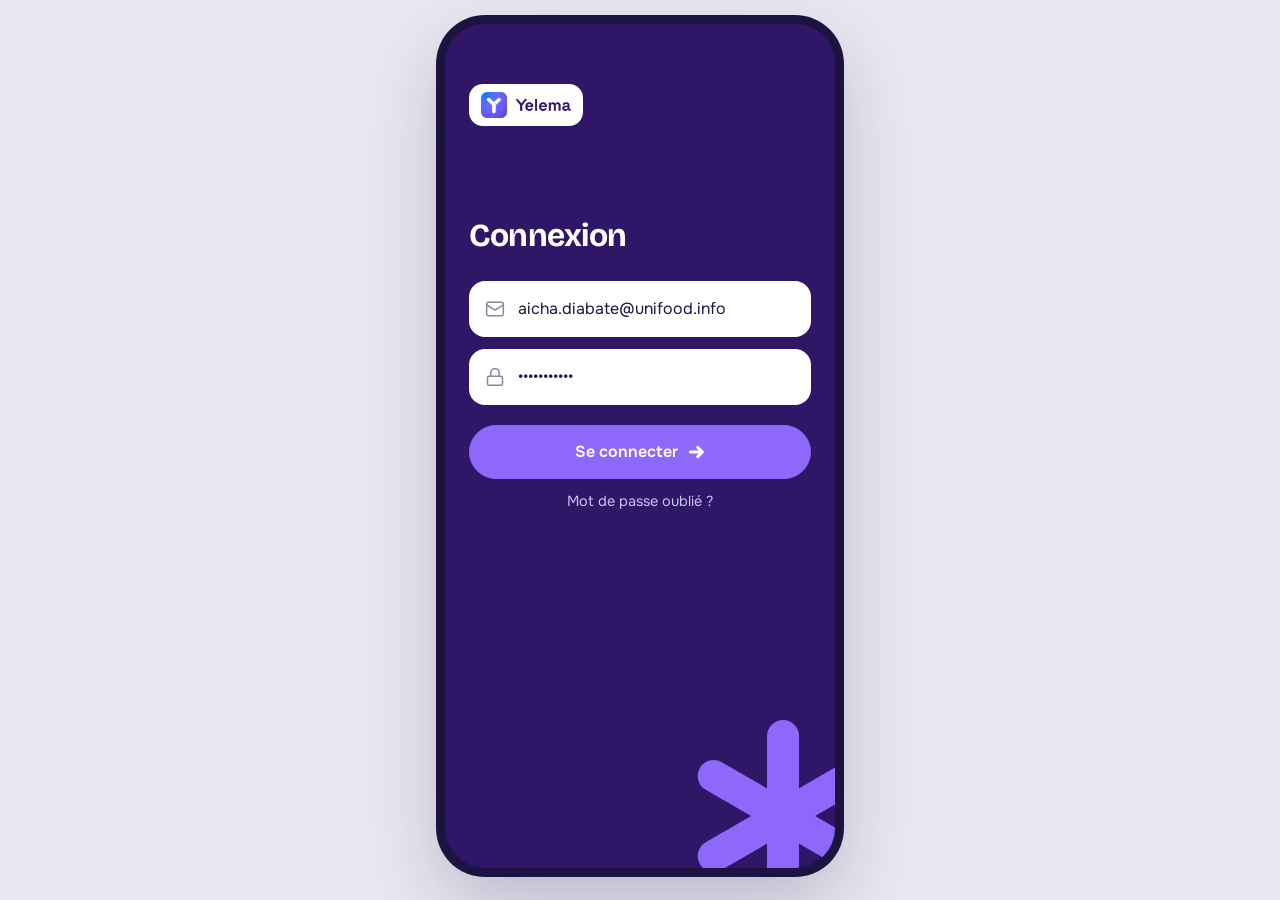
==== commit 13ce9599: "Icônes : champs, sections du compte rendu, réglages, état vide" ====
--- a/index.html
+++ b/index.html
@@ -12,8 +12,8 @@
 <form class="v-auth" id="v-login">
   <span class="v-logopill"><img class="v-logo" src="img/yelema_long.png" alt="Yelema"></span>
   <h1 class="v-h">Connexion</h1>
-  <input class="v-in" type="email" value="aicha.diabate@unifood.info" aria-label="Adresse email" autocomplete="email" required>
-  <input class="v-in" type="password" value="demo-yelema" aria-label="Mot de passe" autocomplete="current-password" required>
+  <label class="v-fld"><svg class="v-ic" viewBox="0 0 24 24" aria-hidden="true"><rect width="20" height="16" x="2" y="4" rx="2" /><path d="m22 7-8.97 5.7a1.94 1.94 0 0 1-2.06 0L2 7" /></svg><input class="v-in" type="email" value="aicha.diabate@unifood.info" aria-label="Adresse email" autocomplete="email" required></label>
+  <label class="v-fld"><svg class="v-ic" viewBox="0 0 24 24" aria-hidden="true"><rect width="18" height="11" x="3" y="11" rx="2" ry="2" /><path d="M7 11V7a5 5 0 0 1 10 0v4" /></svg><input class="v-in" type="password" value="demo-yelema" aria-label="Mot de passe" autocomplete="current-password" required></label>
   <button class="v-btn v-pri" type="submit">Se connecter<svg class="v-mot v-m-btn" viewBox="0 0 100 100" fill="currentColor" aria-hidden="true"><path d="M14 50H80M54 24l26 26-26 26" fill="none" stroke="currentColor" stroke-width="17" stroke-linecap="round" stroke-linejoin="round"/></svg></button>
   <a class="v-link" href="oubli.html">Mot de passe oublié ?</a>
 </form><div class="v-toast" id="v-toast"></div></div><script src="app.js"></script></body></html>
--- a/app.css
+++ b/app.css
@@ -408,3 +408,20 @@
 .v-s-parle-on .v-bg{box-shadow:0 0 0 6px rgba(141,104,250,.35),0 0 0 18px rgba(141,104,250,.12),0 20px 60px rgba(0,0,0,.4)}
 .v-ctx{margin-top:10px}
 .v-spacer{min-height:270px}
+/* passe icônes */
+.v-fld{position:relative;display:block}
+.v-fld>.v-ic{position:absolute;left:16px;top:18px;width:20px;height:20px;color:#8a85a3;pointer-events:none}
+.v-fld .v-in{padding-left:48px}
+.v-btn .v-ic{width:20px;height:20px}
+.v-link{display:inline-flex;align-items:center;gap:6px}
+.v-link .v-ic{width:16px;height:16px}
+.v-blk h2{display:flex;align-items:center;gap:7px}
+.v-blk h2 .v-ic{width:15px;height:15px;color:var(--lav)}
+.v-lab{display:flex;align-items:center;gap:12px}
+.v-lab .v-ic,.v-sic .v-ic{width:20px;height:20px;color:var(--lav)}
+.v-sic{display:inline-flex;width:20px}
+.v-si .v-sic .v-ic{color:var(--lav)}
+.v-si .v-sic.v-logout .v-ic{color:var(--red)}
+.v-empty{display:flex;flex-direction:column;align-items:center;gap:10px;padding:48px 0;color:var(--mut)}
+.v-empty[hidden]{display:none}
+.v-empty .v-ic{width:36px;height:36px;color:var(--c5)}
